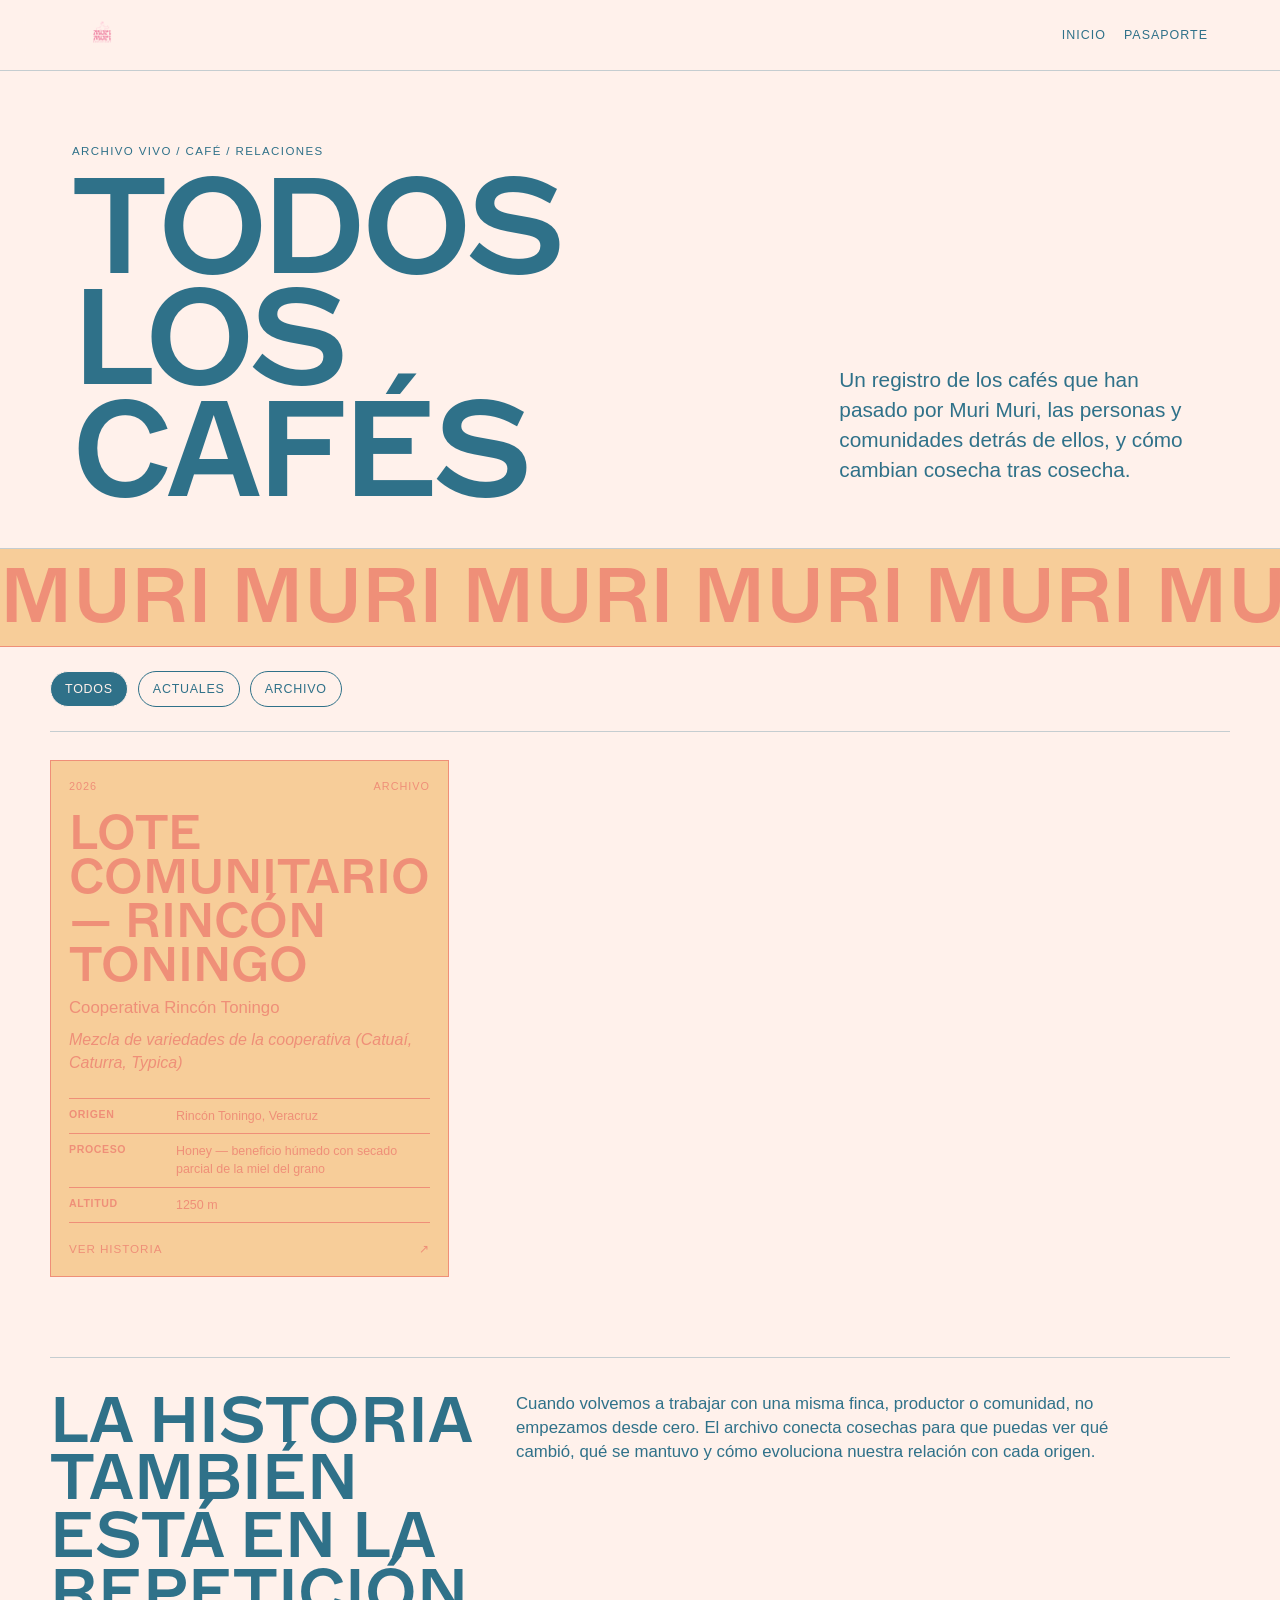
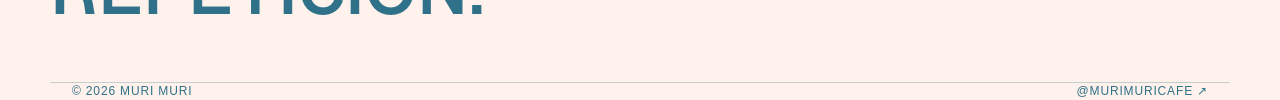
==== archive/index.html @ 6a2a59cd "Add coffee archive and history page" ====
<!DOCTYPE html>
<html lang="es">
<head>
  <meta charset="utf-8" />
  <meta name="viewport" content="width=device-width,initial-scale=1" />
  <title>Archivo de cafés — Muri Muri</title>
  <meta name="description" content="Archivo de los cafés que han pasado por Muri Muri: origen, productores, comunidades, procesos y cosechas." />
  <link rel="icon" href="../assets/logo.png" type="image/png" />
  <style>
    @font-face{font-family:'Marfa';src:url('../assets/fonts/ABCMARFA-SEMIBOLD-TRIAL.otf') format('opentype');font-weight:700;font-display:swap}
    @font-face{font-family:'MuriSans';src:url('../assets/fonts/Regular.ttf') format('truetype');font-weight:400;font-display:swap}
    :root{--bg:#fff1eb;--ink:#2f7189;--peach:#f7cd99;--coral:#ef8f78;--mint:#cfe8c9;--green:#72ad67;--rose:#f6d1dc;--pink:#e8799f;--rule:rgba(47,113,137,.28);--max:1180px}
    *{box-sizing:border-box}html{scroll-behavior:smooth}body{margin:0;background:var(--bg);color:var(--ink);font-family:'MuriSans',Arial,sans-serif;line-height:1.45}a{color:inherit;text-decoration:none}.wrap{max-width:var(--max);margin:auto;padding:0 22px}
    header{position:sticky;top:0;z-index:20;background:rgba(255,241,235,.9);backdrop-filter:blur(12px);border-bottom:1px solid var(--rule)}.bar{height:70px;display:flex;align-items:center;justify-content:space-between;gap:20px}.brand img{height:34px}.nav{display:flex;gap:18px;font-size:.78rem;text-transform:uppercase;letter-spacing:.08em}
    .hero{padding:72px 0 42px;border-bottom:1px solid var(--rule)}.eyebrow{font-size:.72rem;text-transform:uppercase;letter-spacing:.12em;margin:0 0 12px}.hero h1{font-family:'Marfa',sans-serif;text-transform:uppercase;font-size:clamp(3rem,11vw,8.5rem);line-height:.82;margin:0;letter-spacing:-.035em}.hero-grid{display:grid;grid-template-columns:2fr 1fr;gap:30px;align-items:end}.hero-note{font-size:clamp(1rem,2vw,1.3rem);max-width:420px}
    .muri-band{overflow:hidden;background:var(--peach);color:var(--coral);border-bottom:1px solid var(--coral)}.muri-track{font-family:'Marfa',sans-serif;font-size:clamp(2.2rem,6vw,5rem);white-space:nowrap;line-height:1;padding:10px 0;animation:drift 24s linear infinite}@keyframes drift{to{transform:translateX(-35%)}}
    .toolbar{padding:24px 0;border-bottom:1px solid var(--rule);display:flex;gap:10px;flex-wrap:wrap}.filter{border:1px solid currentColor;background:transparent;color:inherit;border-radius:999px;padding:8px 14px;font:inherit;font-size:.78rem;text-transform:uppercase;letter-spacing:.06em;cursor:pointer}.filter.active{background:var(--ink);color:var(--bg)}
    .archive{padding:28px 0 80px}.grid{display:grid;grid-template-columns:repeat(3,1fr);gap:14px}.card{min-height:430px;border:1px solid currentColor;padding:18px;display:flex;flex-direction:column;justify-content:space-between;transition:transform .25s ease,box-shadow .25s ease}.card:hover{transform:translateY(-5px);box-shadow:0 12px 30px rgba(0,0,0,.08)}.card:nth-child(4n+1){background:var(--peach);color:var(--coral)}.card:nth-child(4n+2){background:var(--mint);color:var(--green)}.card:nth-child(4n+3){background:var(--rose);color:var(--pink)}.card:nth-child(4n){background:var(--bg);color:var(--ink)}
    .meta{font-size:.68rem;text-transform:uppercase;letter-spacing:.09em;display:flex;justify-content:space-between;gap:12px}.card h2{font-family:'Marfa',sans-serif;text-transform:uppercase;font-size:clamp(1.7rem,4vw,3rem);line-height:.92;margin:16px 0 8px}.producer{font-size:1.05rem;margin:0}.variety{font-style:italic;margin:8px 0 0}.facts{border-top:1px solid currentColor;margin-top:24px}.fact{display:grid;grid-template-columns:95px 1fr;gap:12px;padding:8px 0;border-bottom:1px solid currentColor;font-size:.78rem}.fact b{text-transform:uppercase;letter-spacing:.06em;font-size:.66rem}.cta{margin-top:18px;display:flex;justify-content:space-between;text-transform:uppercase;font-size:.73rem;letter-spacing:.08em}
    .empty{padding:60px 0;text-align:center}.history-note{padding:34px 0 60px;border-top:1px solid var(--rule);display:grid;grid-template-columns:1fr 2fr;gap:30px}.history-note h2{font-family:'Marfa',sans-serif;text-transform:uppercase;font-size:clamp(2rem,5vw,4rem);margin:0;line-height:.9}.history-note p{max-width:650px;margin:0;font-size:1.05rem}
    footer{border-top:1px solid var(--rule);padding:28px 0 44px;font-size:.75rem;text-transform:uppercase;letter-spacing:.07em;display:flex;justify-content:space-between;gap:18px;flex-wrap:wrap}
    @media(max-width:850px){.grid{grid-template-columns:1fr 1fr}.hero-grid,.history-note{grid-template-columns:1fr}.hero-note{max-width:none}}
    @media(max-width:560px){.grid{grid-template-columns:1fr}.card{min-height:370px}.nav a:nth-child(2){display:none}.hero{padding-top:46px}}
    @media(prefers-reduced-motion:reduce){html{scroll-behavior:auto}.muri-track{animation:none}.card{transition:none}}
  </style>
</head>
<body>
<header><div class="wrap bar"><a class="brand" href="../index.html"><img src="../assets/logo.png" alt="Muri Muri" /></a><nav class="nav"><a href="../index.html">Inicio</a><a href="../passport/">Pasaporte</a></nav></div></header>
<main>
  <section class="hero"><div class="wrap hero-grid"><div><p class="eyebrow">Archivo vivo / café / relaciones</p><h1>Todos los cafés</h1></div><p class="hero-note">Un registro de los cafés que han pasado por Muri Muri, las personas y comunidades detrás de ellos, y cómo cambian cosecha tras cosecha.</p></div></section>
  <div class="muri-band" aria-hidden="true"><div class="muri-track">MURI MURI MURI MURI MURI MURI MURI MURI MURI MURI</div></div>
  <div class="wrap toolbar" id="filters"><button class="filter active" data-filter="all">Todos</button><button class="filter" data-filter="current">Actuales</button><button class="filter" data-filter="past">Archivo</button></div>
  <section class="wrap archive"><div id="grid" class="grid"></div><div id="empty" class="empty" hidden>No hay cafés en esta vista.</div></section>
  <section class="wrap history-note"><h2>La historia también está en la repetición.</h2><p>Cuando volvemos a trabajar con una misma finca, productor o comunidad, no empezamos desde cero. El archivo conecta cosechas para que puedas ver qué cambió, qué se mantuvo y cómo evoluciona nuestra relación con cada origen.</p></section>
</main>
<footer class="wrap"><span>© <span id="year"></span> Muri Muri</span><a href="https://instagram.com/murimuricafe" target="_blank" rel="noopener">@murimuricafe ↗</a></footer>
<script>
const grid=document.getElementById('grid');const empty=document.getElementById('empty');document.getElementById('year').textContent=new Date().getFullYear();
const esc=s=>{const d=document.createElement('div');d.textContent=s==null?'':String(s);return d.innerHTML};
let coffees=[];
function card(c){const origin=c.origin||{},why=c.why||{},producer=c.producer||{};const current=c.status==='current';return `<a class="card" data-status="${current?'current':'past'}" href="../passport/?coffee=${encodeURIComponent(c.slug)}"><div><div class="meta"><span>${esc(c.harvestYear||'')}</span><span>${current?'En barra':'Archivo'}</span></div><h2>${esc(c.name)}</h2><p class="producer">${esc(producer.name||'')}</p>${why.variety?`<p class="variety">${esc(why.variety)}</p>`:''}</div><div><div class="facts">${origin.region?`<div class="fact"><b>Origen</b><span>${esc(origin.region)}</span></div>`:''}${why.process?`<div class="fact"><b>Proceso</b><span>${esc(why.process)}</span></div>`:''}${why.altitudeMeters?`<div class="fact"><b>Altitud</b><span>${esc(why.altitudeMeters)} m</span></div>`:''}</div><div class="cta"><span>Ver historia</span><span>↗</span></div></div></a>`}
function render(filter='all'){const list=coffees.filter(c=>filter==='all'||(filter==='current'?c.status==='current':c.status!=='current'));grid.innerHTML=list.map(card).join('');empty.hidden=!!list.length}
document.getElementById('filters').addEventListener('click',e=>{const b=e.target.closest('[data-filter]');if(!b)return;document.querySelectorAll('.filter').forEach(x=>x.classList.toggle('active',x===b));render(b.dataset.filter)});
fetch('../passport/coffees.json').then(r=>r.json()).then(data=>{coffees=Object.entries(data.coffees||{}).map(([slug,c])=>({...c,slug})).sort((a,b)=>(b.harvestYear||0)-(a.harvestYear||0));render()}).catch(()=>{empty.hidden=false;empty.textContent='No pudimos cargar el archivo.'});
</script>
</body>
</html>
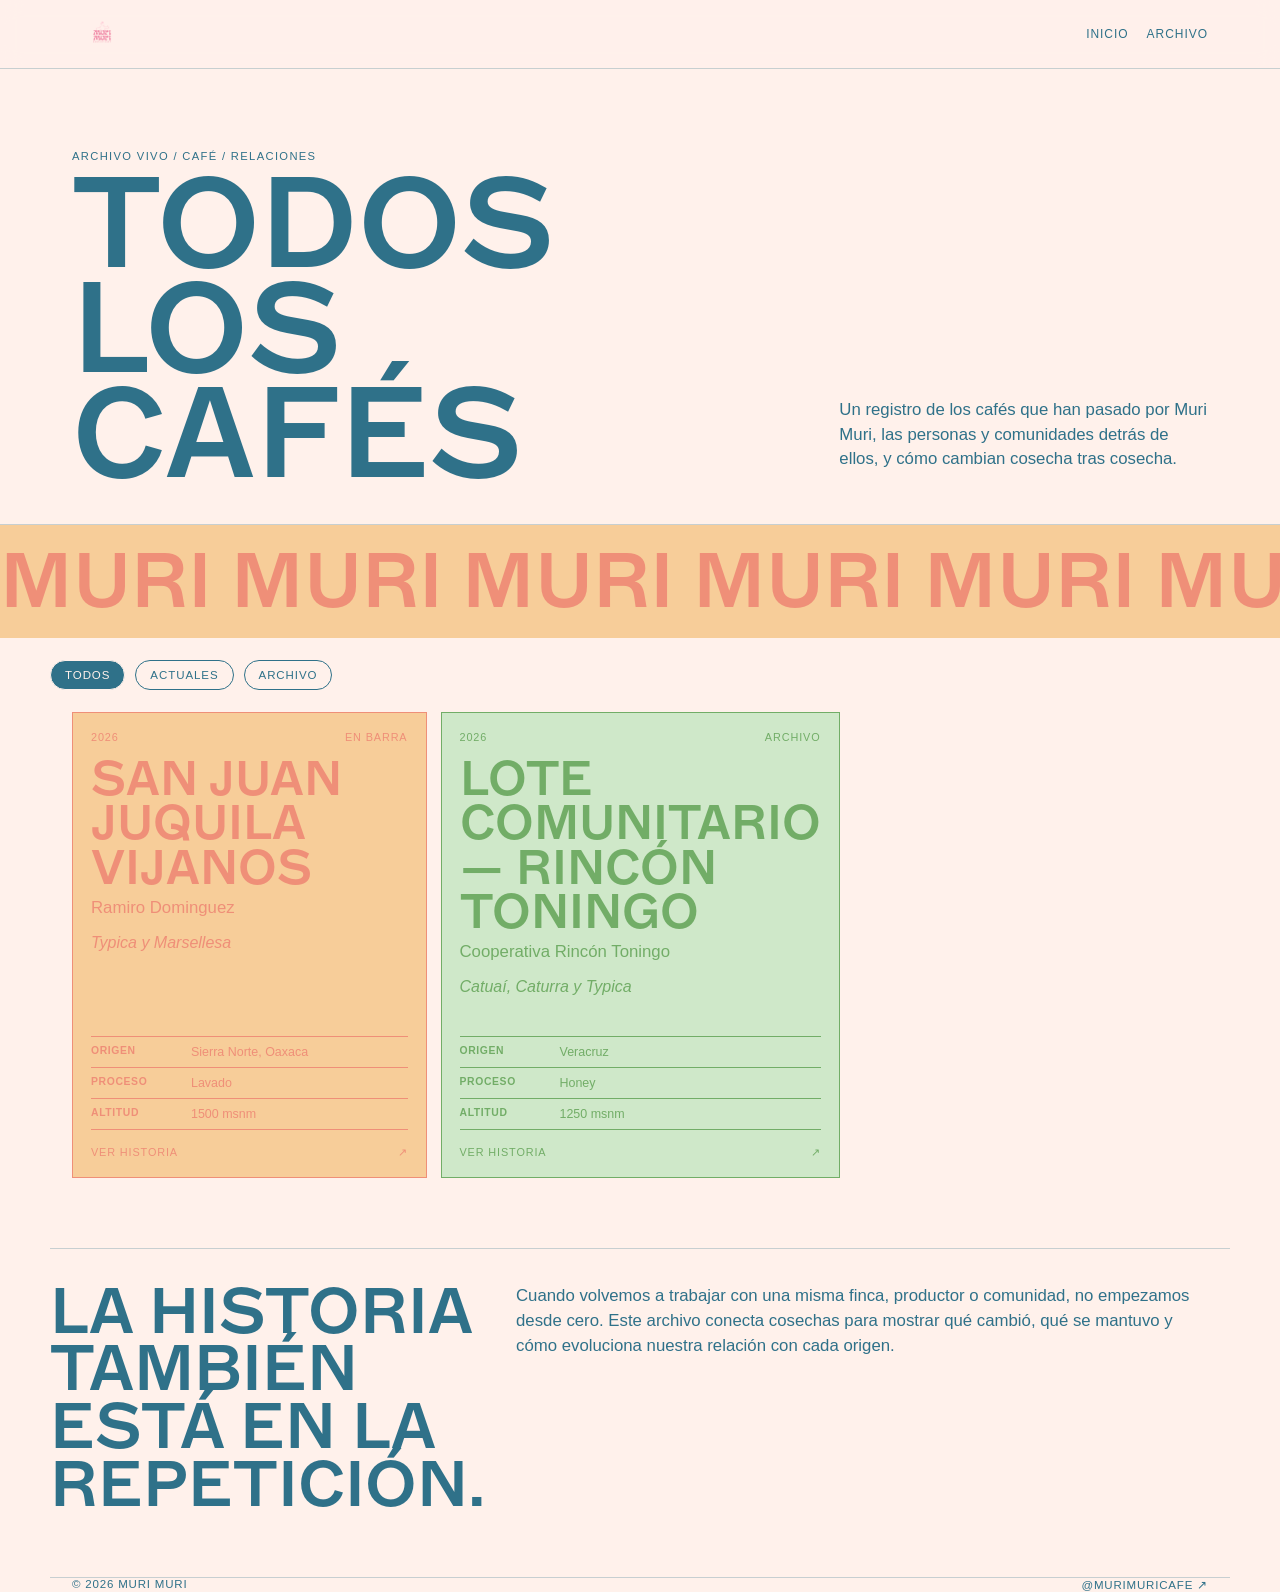
==== commit 9a1dafab: "Wire archive to coffee history data" ====
--- a/archive/index.html
+++ b/archive/index.html
@@ -1,47 +1 @@
-<!DOCTYPE html>
-<html lang="es">
-<head>
-  <meta charset="utf-8" />
-  <meta name="viewport" content="width=device-width,initial-scale=1" />
-  <title>Archivo de cafés — Muri Muri</title>
-  <meta name="description" content="Archivo de los cafés que han pasado por Muri Muri: origen, productores, comunidades, procesos y cosechas." />
-  <link rel="icon" href="../assets/logo.png" type="image/png" />
-  <style>
-    @font-face{font-family:'Marfa';src:url('../assets/fonts/ABCMARFA-SEMIBOLD-TRIAL.otf') format('opentype');font-weight:700;font-display:swap}
-    @font-face{font-family:'MuriSans';src:url('../assets/fonts/Regular.ttf') format('truetype');font-weight:400;font-display:swap}
-    :root{--bg:#fff1eb;--ink:#2f7189;--peach:#f7cd99;--coral:#ef8f78;--mint:#cfe8c9;--green:#72ad67;--rose:#f6d1dc;--pink:#e8799f;--rule:rgba(47,113,137,.28);--max:1180px}
-    *{box-sizing:border-box}html{scroll-behavior:smooth}body{margin:0;background:var(--bg);color:var(--ink);font-family:'MuriSans',Arial,sans-serif;line-height:1.45}a{color:inherit;text-decoration:none}.wrap{max-width:var(--max);margin:auto;padding:0 22px}
-    header{position:sticky;top:0;z-index:20;background:rgba(255,241,235,.9);backdrop-filter:blur(12px);border-bottom:1px solid var(--rule)}.bar{height:70px;display:flex;align-items:center;justify-content:space-between;gap:20px}.brand img{height:34px}.nav{display:flex;gap:18px;font-size:.78rem;text-transform:uppercase;letter-spacing:.08em}
-    .hero{padding:72px 0 42px;border-bottom:1px solid var(--rule)}.eyebrow{font-size:.72rem;text-transform:uppercase;letter-spacing:.12em;margin:0 0 12px}.hero h1{font-family:'Marfa',sans-serif;text-transform:uppercase;font-size:clamp(3rem,11vw,8.5rem);line-height:.82;margin:0;letter-spacing:-.035em}.hero-grid{display:grid;grid-template-columns:2fr 1fr;gap:30px;align-items:end}.hero-note{font-size:clamp(1rem,2vw,1.3rem);max-width:420px}
-    .muri-band{overflow:hidden;background:var(--peach);color:var(--coral);border-bottom:1px solid var(--coral)}.muri-track{font-family:'Marfa',sans-serif;font-size:clamp(2.2rem,6vw,5rem);white-space:nowrap;line-height:1;padding:10px 0;animation:drift 24s linear infinite}@keyframes drift{to{transform:translateX(-35%)}}
-    .toolbar{padding:24px 0;border-bottom:1px solid var(--rule);display:flex;gap:10px;flex-wrap:wrap}.filter{border:1px solid currentColor;background:transparent;color:inherit;border-radius:999px;padding:8px 14px;font:inherit;font-size:.78rem;text-transform:uppercase;letter-spacing:.06em;cursor:pointer}.filter.active{background:var(--ink);color:var(--bg)}
-    .archive{padding:28px 0 80px}.grid{display:grid;grid-template-columns:repeat(3,1fr);gap:14px}.card{min-height:430px;border:1px solid currentColor;padding:18px;display:flex;flex-direction:column;justify-content:space-between;transition:transform .25s ease,box-shadow .25s ease}.card:hover{transform:translateY(-5px);box-shadow:0 12px 30px rgba(0,0,0,.08)}.card:nth-child(4n+1){background:var(--peach);color:var(--coral)}.card:nth-child(4n+2){background:var(--mint);color:var(--green)}.card:nth-child(4n+3){background:var(--rose);color:var(--pink)}.card:nth-child(4n){background:var(--bg);color:var(--ink)}
-    .meta{font-size:.68rem;text-transform:uppercase;letter-spacing:.09em;display:flex;justify-content:space-between;gap:12px}.card h2{font-family:'Marfa',sans-serif;text-transform:uppercase;font-size:clamp(1.7rem,4vw,3rem);line-height:.92;margin:16px 0 8px}.producer{font-size:1.05rem;margin:0}.variety{font-style:italic;margin:8px 0 0}.facts{border-top:1px solid currentColor;margin-top:24px}.fact{display:grid;grid-template-columns:95px 1fr;gap:12px;padding:8px 0;border-bottom:1px solid currentColor;font-size:.78rem}.fact b{text-transform:uppercase;letter-spacing:.06em;font-size:.66rem}.cta{margin-top:18px;display:flex;justify-content:space-between;text-transform:uppercase;font-size:.73rem;letter-spacing:.08em}
-    .empty{padding:60px 0;text-align:center}.history-note{padding:34px 0 60px;border-top:1px solid var(--rule);display:grid;grid-template-columns:1fr 2fr;gap:30px}.history-note h2{font-family:'Marfa',sans-serif;text-transform:uppercase;font-size:clamp(2rem,5vw,4rem);margin:0;line-height:.9}.history-note p{max-width:650px;margin:0;font-size:1.05rem}
-    footer{border-top:1px solid var(--rule);padding:28px 0 44px;font-size:.75rem;text-transform:uppercase;letter-spacing:.07em;display:flex;justify-content:space-between;gap:18px;flex-wrap:wrap}
-    @media(max-width:850px){.grid{grid-template-columns:1fr 1fr}.hero-grid,.history-note{grid-template-columns:1fr}.hero-note{max-width:none}}
-    @media(max-width:560px){.grid{grid-template-columns:1fr}.card{min-height:370px}.nav a:nth-child(2){display:none}.hero{padding-top:46px}}
-    @media(prefers-reduced-motion:reduce){html{scroll-behavior:auto}.muri-track{animation:none}.card{transition:none}}
-  </style>
-</head>
-<body>
-<header><div class="wrap bar"><a class="brand" href="../index.html"><img src="../assets/logo.png" alt="Muri Muri" /></a><nav class="nav"><a href="../index.html">Inicio</a><a href="../passport/">Pasaporte</a></nav></div></header>
-<main>
-  <section class="hero"><div class="wrap hero-grid"><div><p class="eyebrow">Archivo vivo / café / relaciones</p><h1>Todos los cafés</h1></div><p class="hero-note">Un registro de los cafés que han pasado por Muri Muri, las personas y comunidades detrás de ellos, y cómo cambian cosecha tras cosecha.</p></div></section>
-  <div class="muri-band" aria-hidden="true"><div class="muri-track">MURI MURI MURI MURI MURI MURI MURI MURI MURI MURI</div></div>
-  <div class="wrap toolbar" id="filters"><button class="filter active" data-filter="all">Todos</button><button class="filter" data-filter="current">Actuales</button><button class="filter" data-filter="past">Archivo</button></div>
-  <section class="wrap archive"><div id="grid" class="grid"></div><div id="empty" class="empty" hidden>No hay cafés en esta vista.</div></section>
-  <section class="wrap history-note"><h2>La historia también está en la repetición.</h2><p>Cuando volvemos a trabajar con una misma finca, productor o comunidad, no empezamos desde cero. El archivo conecta cosechas para que puedas ver qué cambió, qué se mantuvo y cómo evoluciona nuestra relación con cada origen.</p></section>
-</main>
-<footer class="wrap"><span>© <span id="year"></span> Muri Muri</span><a href="https://instagram.com/murimuricafe" target="_blank" rel="noopener">@murimuricafe ↗</a></footer>
-<script>
-const grid=document.getElementById('grid');const empty=document.getElementById('empty');document.getElementById('year').textContent=new Date().getFullYear();
-const esc=s=>{const d=document.createElement('div');d.textContent=s==null?'':String(s);return d.innerHTML};
-let coffees=[];
-function card(c){const origin=c.origin||{},why=c.why||{},producer=c.producer||{};const current=c.status==='current';return `<a class="card" data-status="${current?'current':'past'}" href="../passport/?coffee=${encodeURIComponent(c.slug)}"><div><div class="meta"><span>${esc(c.harvestYear||'')}</span><span>${current?'En barra':'Archivo'}</span></div><h2>${esc(c.name)}</h2><p class="producer">${esc(producer.name||'')}</p>${why.variety?`<p class="variety">${esc(why.variety)}</p>`:''}</div><div><div class="facts">${origin.region?`<div class="fact"><b>Origen</b><span>${esc(origin.region)}</span></div>`:''}${why.process?`<div class="fact"><b>Proceso</b><span>${esc(why.process)}</span></div>`:''}${why.altitudeMeters?`<div class="fact"><b>Altitud</b><span>${esc(why.altitudeMeters)} m</span></div>`:''}</div><div class="cta"><span>Ver historia</span><span>↗</span></div></div></a>`}
-function render(filter='all'){const list=coffees.filter(c=>filter==='all'||(filter==='current'?c.status==='current':c.status!=='current'));grid.innerHTML=list.map(card).join('');empty.hidden=!!list.length}
-document.getElementById('filters').addEventListener('click',e=>{const b=e.target.closest('[data-filter]');if(!b)return;document.querySelectorAll('.filter').forEach(x=>x.classList.toggle('active',x===b));render(b.dataset.filter)});
-fetch('../passport/coffees.json').then(r=>r.json()).then(data=>{coffees=Object.entries(data.coffees||{}).map(([slug,c])=>({...c,slug})).sort((a,b)=>(b.harvestYear||0)-(a.harvestYear||0));render()}).catch(()=>{empty.hidden=false;empty.textContent='No pudimos cargar el archivo.'});
-</script>
-</body>
-</html>+<!DOCTYPE html><html lang="es"><head><meta charset="utf-8"><meta name="viewport" content="width=device-width,initial-scale=1"><title>Archivo de cafés — Muri Muri</title><link rel="icon" href="../assets/logo.png"><style>@font-face{font-family:Marfa;src:url('../assets/fonts/ABCMARFA-SEMIBOLD-TRIAL.otf')}@font-face{font-family:MuriSans;src:url('../assets/fonts/Regular.ttf')}*{box-sizing:border-box}html{scroll-behavior:smooth}body{margin:0;background:#fff1eb;color:#2f7189;font-family:MuriSans,Arial,sans-serif}a{color:inherit;text-decoration:none}.wrap{max-width:1180px;margin:auto;padding:0 22px}header{position:sticky;top:0;z-index:10;background:#fff1ebee;border-bottom:1px solid #2f718944;backdrop-filter:blur(10px)}.bar{height:68px;display:flex;align-items:center;justify-content:space-between}.bar img{height:34px}.bar nav{display:flex;gap:18px;font-size:.75rem;text-transform:uppercase;letter-spacing:.08em}.hero{padding:70px 0 36px;border-bottom:1px solid #2f718944}.hero-grid{display:grid;grid-template-columns:2fr 1fr;gap:30px;align-items:end}.eyebrow{font-size:.7rem;text-transform:uppercase;letter-spacing:.12em}.hero h1{font-family:Marfa,sans-serif;text-transform:uppercase;font-size:clamp(3rem,10vw,8rem);line-height:.82;margin:10px 0 0}.hero p:last-child{font-size:1.05rem;line-height:1.45}.band{overflow:hidden;background:#f7cd99;color:#ef8f78}.track{font-family:Marfa,sans-serif;white-space:nowrap;font-size:clamp(2.5rem,6vw,5rem);padding:9px 0;animation:drift 24s linear infinite}@keyframes drift{to{transform:translateX(-32%)}}.filters{display:flex;gap:10px;flex-wrap:wrap;padding:22px 0}.filter{border:1px solid currentColor;background:transparent;color:inherit;border-radius:999px;padding:8px 14px;font:inherit;font-size:.72rem;text-transform:uppercase;letter-spacing:.08em;cursor:pointer}.filter.active{background:#2f7189;color:#fff1eb}.grid{display:grid;grid-template-columns:repeat(3,1fr);gap:14px;padding-bottom:70px}.card{min-height:400px;border:1px solid currentColor;padding:18px;display:flex;flex-direction:column;justify-content:space-between;transition:.25s}.card:hover{transform:translateY(-5px);box-shadow:0 14px 28px #00000012}.card:nth-child(3n+1){background:#f7cd99;color:#ef8f78}.card:nth-child(3n+2){background:#cfe8c9;color:#72ad67}.card:nth-child(3n){background:#f6d1dc;color:#e8799f}.meta,.cta{display:flex;justify-content:space-between;font-size:.68rem;text-transform:uppercase;letter-spacing:.08em}.card h2{font-family:Marfa,sans-serif;text-transform:uppercase;font-size:clamp(1.8rem,4vw,3rem);line-height:.92;margin:14px 0 8px}.producer{font-size:1.05rem;margin:0}.variety{font-style:italic}.facts{border-top:1px solid currentColor;margin-top:24px}.fact{display:grid;grid-template-columns:90px 1fr;gap:10px;padding:8px 0;border-bottom:1px solid currentColor;font-size:.78rem}.fact b{text-transform:uppercase;font-size:.65rem;letter-spacing:.06em}.cta{margin-top:16px}.history{border-top:1px solid #2f718944;padding:34px 0 64px;display:grid;grid-template-columns:1fr 2fr;gap:30px}.history h2{font-family:Marfa,sans-serif;font-size:clamp(2rem,5vw,4rem);line-height:.9;text-transform:uppercase;margin:0}.history p{max-width:680px;font-size:1.05rem;line-height:1.5;margin:0}footer{border-top:1px solid #2f718944;padding:28px 0 44px;display:flex;justify-content:space-between;font-size:.72rem;text-transform:uppercase;letter-spacing:.07em}@media(max-width:850px){.grid{grid-template-columns:1fr 1fr}.hero-grid,.history{grid-template-columns:1fr}}@media(max-width:560px){.grid{grid-template-columns:1fr}.card{min-height:340px}}@media(prefers-reduced-motion:reduce){.track{animation:none}.card{transition:none}}</style></head><body><header><div class="wrap bar"><a href="../index.html"><img src="../assets/logo.png" alt="Muri Muri"></a><nav><a href="../index.html">Inicio</a><a href="../archive/">Archivo</a></nav></div></header><main><section class="hero"><div class="wrap hero-grid"><div><p class="eyebrow">Archivo vivo / café / relaciones</p><h1>Todos los cafés</h1></div><p>Un registro de los cafés que han pasado por Muri Muri, las personas y comunidades detrás de ellos, y cómo cambian cosecha tras cosecha.</p></div></section><div class="band"><div class="track">MURI MURI MURI MURI MURI MURI MURI MURI MURI MURI</div></div><div class="wrap filters" id="filters"><button class="filter active" data-filter="all">Todos</button><button class="filter" data-filter="current">Actuales</button><button class="filter" data-filter="past">Archivo</button></div><section class="wrap"><div class="grid" id="grid"></div><p id="empty" hidden>No hay cafés en esta vista.</p></section><section class="wrap history"><h2>La historia también está en la repetición.</h2><p>Cuando volvemos a trabajar con una misma finca, productor o comunidad, no empezamos desde cero. Este archivo conecta cosechas para mostrar qué cambió, qué se mantuvo y cómo evoluciona nuestra relación con cada origen.</p></section></main><footer class="wrap"><span>© <span id="year"></span> Muri Muri</span><a href="https://instagram.com/murimuricafe" target="_blank" rel="noopener">@murimuricafe ↗</a></footer><script>const g=document.getElementById('grid'),e=document.getElementById('empty');document.getElementById('year').textContent=new Date().getFullYear();const esc=s=>{const d=document.createElement('div');d.textContent=s??'';return d.innerHTML};let all=[];function card(c){return `<a class="card" href="../coffee/?coffee=${encodeURIComponent(c.slug)}"><div><div class="meta"><span>${esc(c.harvestYear)}</span><span>${c.status==='current'?'En barra':'Archivo'}</span></div><h2>${esc(c.name)}</h2><p class="producer">${esc(c.producer)}</p><p class="variety">${esc(c.variety||'')}</p></div><div><div class="facts"><div class="fact"><b>Origen</b><span>${esc(c.origin)}</span></div><div class="fact"><b>Proceso</b><span>${esc(c.process)}</span></div>${c.altitudeMeters?`<div class="fact"><b>Altitud</b><span>${esc(c.altitudeMeters)} msnm</span></div>`:''}</div><div class="cta"><span>Ver historia</span><span>↗</span></div></div></a>`}function render(f='all'){const x=all.filter(c=>f==='all'||c.status===f);g.innerHTML=x.map(card).join('');e.hidden=!!x.length}document.getElementById('filters').onclick=ev=>{const b=ev.target.closest('[data-filter]');if(!b)return;document.querySelectorAll('.filter').forEach(x=>x.classList.toggle('active',x===b));render(b.dataset.filter)};fetch('coffees.json').then(r=>r.json()).then(d=>{all=Object.entries(d.coffees||{}).map(([slug,c])=>({...c,slug})).sort((a,b)=>(b.harvestYear||0)-(a.harvestYear||0));render()}).catch(()=>{e.hidden=false;e.textContent='No pudimos cargar el archivo.'});</script></body></html>
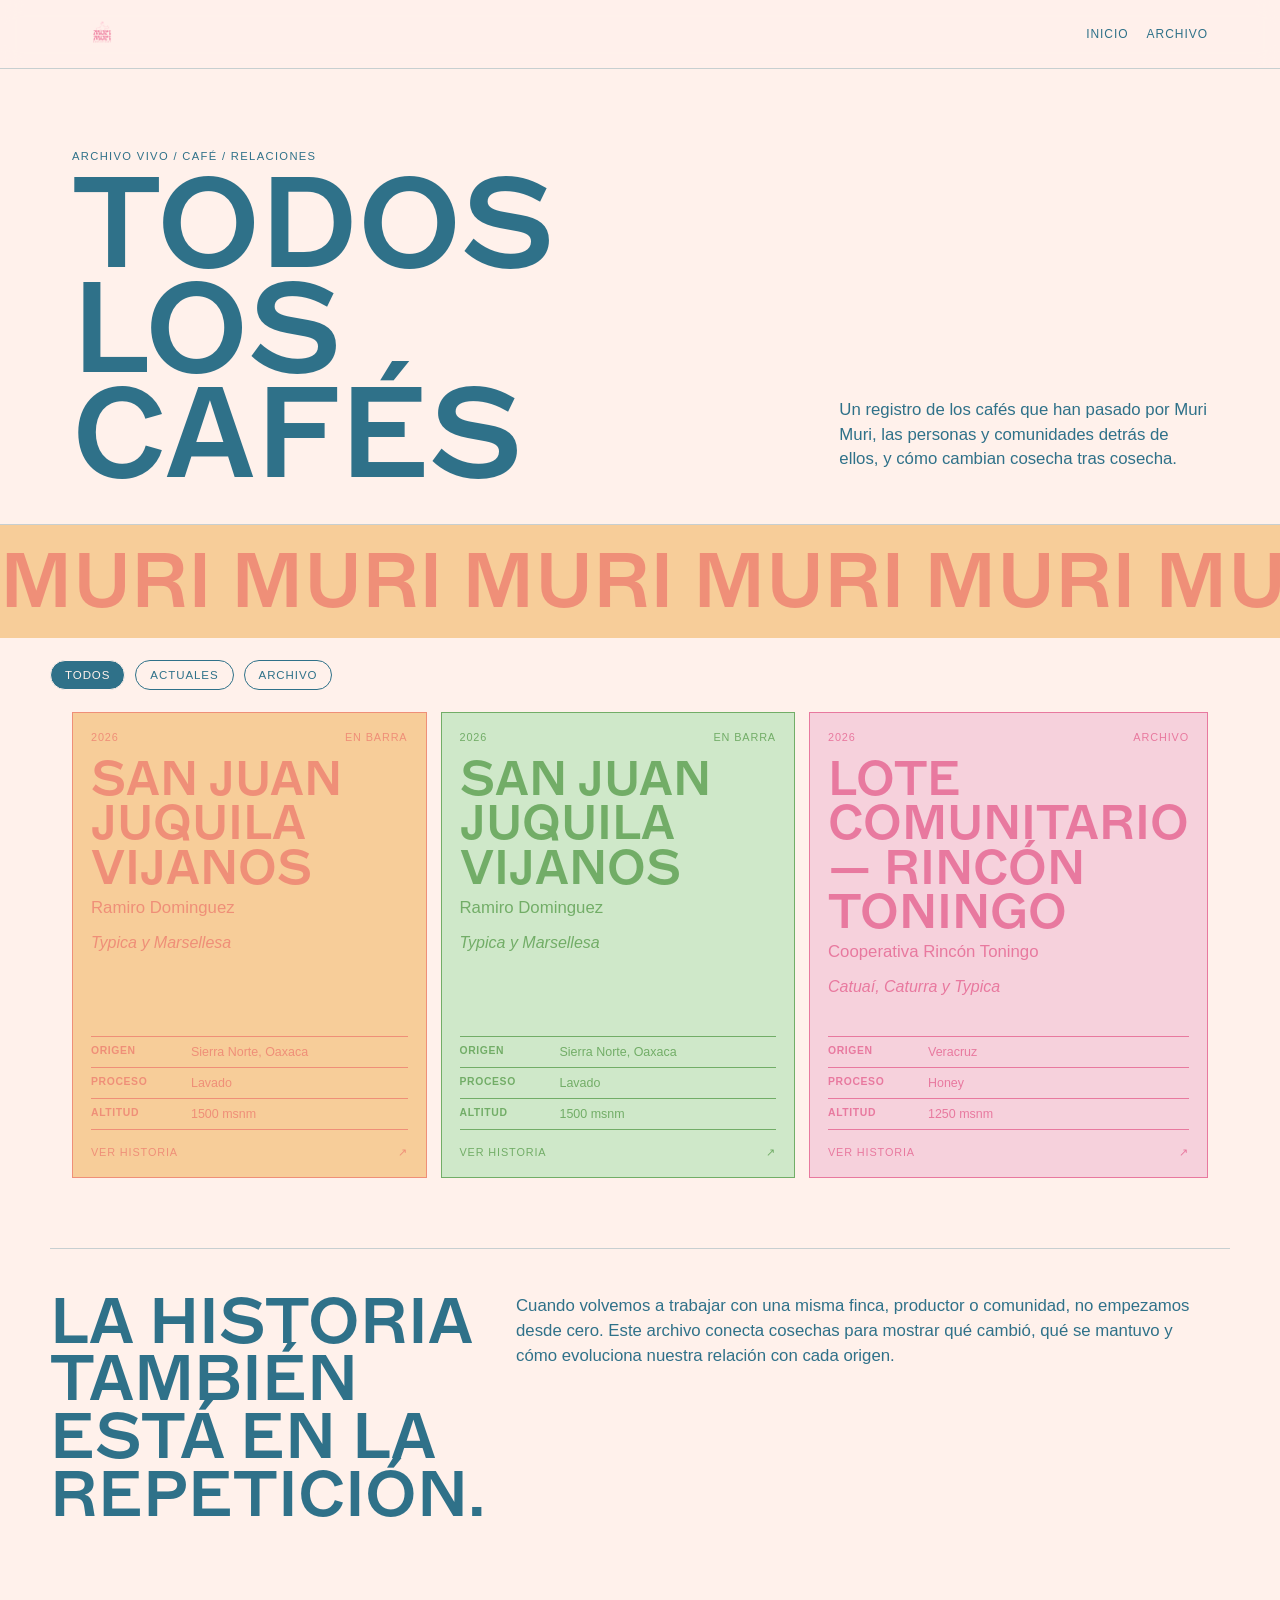
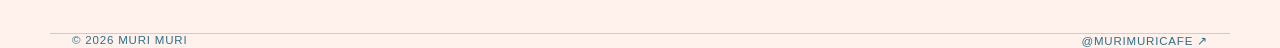
==== commit a77ee2b7: "Give archive ending more breathing room on mobile" ====
--- a/archive/index.html
+++ b/archive/index.html
@@ -1 +1 @@
-<!DOCTYPE html><html lang="es"><head><meta charset="utf-8"><meta name="viewport" content="width=device-width,initial-scale=1"><title>Archivo de cafés — Muri Muri</title><link rel="icon" href="../assets/logo.png"><style>@font-face{font-family:Marfa;src:url('../assets/fonts/ABCMARFA-SEMIBOLD-TRIAL.otf')}@font-face{font-family:MuriSans;src:url('../assets/fonts/Regular.ttf')}*{box-sizing:border-box}html{scroll-behavior:smooth}body{margin:0;background:#fff1eb;color:#2f7189;font-family:MuriSans,Arial,sans-serif}a{color:inherit;text-decoration:none}.wrap{max-width:1180px;margin:auto;padding:0 22px}header{position:sticky;top:0;z-index:10;background:#fff1ebee;border-bottom:1px solid #2f718944;backdrop-filter:blur(10px)}.bar{height:68px;display:flex;align-items:center;justify-content:space-between}.bar img{height:34px}.bar nav{display:flex;gap:18px;font-size:.75rem;text-transform:uppercase;letter-spacing:.08em}.hero{padding:70px 0 36px;border-bottom:1px solid #2f718944}.hero-grid{display:grid;grid-template-columns:2fr 1fr;gap:30px;align-items:end}.eyebrow{font-size:.7rem;text-transform:uppercase;letter-spacing:.12em}.hero h1{font-family:Marfa,sans-serif;text-transform:uppercase;font-size:clamp(3rem,10vw,8rem);line-height:.82;margin:10px 0 0}.hero p:last-child{font-size:1.05rem;line-height:1.45}.band{overflow:hidden;background:#f7cd99;color:#ef8f78}.track{font-family:Marfa,sans-serif;white-space:nowrap;font-size:clamp(2.5rem,6vw,5rem);padding:9px 0;animation:drift 24s linear infinite}@keyframes drift{to{transform:translateX(-32%)}}.filters{display:flex;gap:10px;flex-wrap:wrap;padding:22px 0}.filter{border:1px solid currentColor;background:transparent;color:inherit;border-radius:999px;padding:8px 14px;font:inherit;font-size:.72rem;text-transform:uppercase;letter-spacing:.08em;cursor:pointer}.filter.active{background:#2f7189;color:#fff1eb}.grid{display:grid;grid-template-columns:repeat(3,1fr);gap:14px;padding-bottom:70px}.card{min-height:400px;border:1px solid currentColor;padding:18px;display:flex;flex-direction:column;justify-content:space-between;transition:.25s}.card:hover{transform:translateY(-5px);box-shadow:0 14px 28px #00000012}.card:nth-child(3n+1){background:#f7cd99;color:#ef8f78}.card:nth-child(3n+2){background:#cfe8c9;color:#72ad67}.card:nth-child(3n){background:#f6d1dc;color:#e8799f}.meta,.cta{display:flex;justify-content:space-between;font-size:.68rem;text-transform:uppercase;letter-spacing:.08em}.card h2{font-family:Marfa,sans-serif;text-transform:uppercase;font-size:clamp(1.8rem,4vw,3rem);line-height:.92;margin:14px 0 8px}.producer{font-size:1.05rem;margin:0}.variety{font-style:italic}.facts{border-top:1px solid currentColor;margin-top:24px}.fact{display:grid;grid-template-columns:90px 1fr;gap:10px;padding:8px 0;border-bottom:1px solid currentColor;font-size:.78rem}.fact b{text-transform:uppercase;font-size:.65rem;letter-spacing:.06em}.cta{margin-top:16px}.history{border-top:1px solid #2f718944;padding:34px 0 64px;display:grid;grid-template-columns:1fr 2fr;gap:30px}.history h2{font-family:Marfa,sans-serif;font-size:clamp(2rem,5vw,4rem);line-height:.9;text-transform:uppercase;margin:0}.history p{max-width:680px;font-size:1.05rem;line-height:1.5;margin:0}footer{border-top:1px solid #2f718944;padding:28px 0 44px;display:flex;justify-content:space-between;font-size:.72rem;text-transform:uppercase;letter-spacing:.07em}@media(max-width:850px){.grid{grid-template-columns:1fr 1fr}.hero-grid,.history{grid-template-columns:1fr}}@media(max-width:560px){.grid{grid-template-columns:1fr}.card{min-height:340px}}@media(prefers-reduced-motion:reduce){.track{animation:none}.card{transition:none}}</style></head><body><header><div class="wrap bar"><a href="../index.html"><img src="../assets/logo.png" alt="Muri Muri"></a><nav><a href="../index.html">Inicio</a><a href="../archive/">Archivo</a></nav></div></header><main><section class="hero"><div class="wrap hero-grid"><div><p class="eyebrow">Archivo vivo / café / relaciones</p><h1>Todos los cafés</h1></div><p>Un registro de los cafés que han pasado por Muri Muri, las personas y comunidades detrás de ellos, y cómo cambian cosecha tras cosecha.</p></div></section><div class="band"><div class="track">MURI MURI MURI MURI MURI MURI MURI MURI MURI MURI</div></div><div class="wrap filters" id="filters"><button class="filter active" data-filter="all">Todos</button><button class="filter" data-filter="current">Actuales</button><button class="filter" data-filter="past">Archivo</button></div><section class="wrap"><div class="grid" id="grid"></div><p id="empty" hidden>No hay cafés en esta vista.</p></section><section class="wrap history"><h2>La historia también está en la repetición.</h2><p>Cuando volvemos a trabajar con una misma finca, productor o comunidad, no empezamos desde cero. Este archivo conecta cosechas para mostrar qué cambió, qué se mantuvo y cómo evoluciona nuestra relación con cada origen.</p></section></main><footer class="wrap"><span>© <span id="year"></span> Muri Muri</span><a href="https://instagram.com/murimuricafe" target="_blank" rel="noopener">@murimuricafe ↗</a></footer><script>const g=document.getElementById('grid'),e=document.getElementById('empty');document.getElementById('year').textContent=new Date().getFullYear();const esc=s=>{const d=document.createElement('div');d.textContent=s??'';return d.innerHTML};let all=[];function card(c){return `<a class="card" href="../coffee/?coffee=${encodeURIComponent(c.slug)}"><div><div class="meta"><span>${esc(c.harvestYear)}</span><span>${c.status==='current'?'En barra':'Archivo'}</span></div><h2>${esc(c.name)}</h2><p class="producer">${esc(c.producer)}</p><p class="variety">${esc(c.variety||'')}</p></div><div><div class="facts"><div class="fact"><b>Origen</b><span>${esc(c.origin)}</span></div><div class="fact"><b>Proceso</b><span>${esc(c.process)}</span></div>${c.altitudeMeters?`<div class="fact"><b>Altitud</b><span>${esc(c.altitudeMeters)} msnm</span></div>`:''}</div><div class="cta"><span>Ver historia</span><span>↗</span></div></div></a>`}function render(f='all'){const x=all.filter(c=>f==='all'||c.status===f);g.innerHTML=x.map(card).join('');e.hidden=!!x.length}document.getElementById('filters').onclick=ev=>{const b=ev.target.closest('[data-filter]');if(!b)return;document.querySelectorAll('.filter').forEach(x=>x.classList.toggle('active',x===b));render(b.dataset.filter)};fetch('coffees.json').then(r=>r.json()).then(d=>{all=Object.entries(d.coffees||{}).map(([slug,c])=>({...c,slug})).sort((a,b)=>(b.harvestYear||0)-(a.harvestYear||0));render()}).catch(()=>{e.hidden=false;e.textContent='No pudimos cargar el archivo.'});</script></body></html>+<!DOCTYPE html><html lang="es"><head><meta charset="utf-8"><meta name="viewport" content="width=device-width,initial-scale=1"><title>Archivo de cafés — Muri Muri</title><link rel="icon" href="../assets/logo.png"><style>@font-face{font-family:Marfa;src:url('../assets/fonts/ABCMARFA-SEMIBOLD-TRIAL.otf')}@font-face{font-family:MuriSans;src:url('../assets/fonts/Regular.ttf')}*{box-sizing:border-box}html{scroll-behavior:smooth}body{margin:0;background:#fff1eb;color:#2f7189;font-family:MuriSans,Arial,sans-serif}a{color:inherit;text-decoration:none}.wrap{max-width:1180px;margin:auto;padding:0 22px}header{position:sticky;top:0;z-index:10;background:#fff1ebee;border-bottom:1px solid #2f718944;backdrop-filter:blur(10px)}.bar{height:68px;display:flex;align-items:center;justify-content:space-between}.bar img{height:34px}.bar nav{display:flex;gap:18px;font-size:.75rem;text-transform:uppercase;letter-spacing:.08em}.hero{padding:70px 0 36px;border-bottom:1px solid #2f718944}.hero-grid{display:grid;grid-template-columns:2fr 1fr;gap:30px;align-items:end}.eyebrow{font-size:.7rem;text-transform:uppercase;letter-spacing:.12em}.hero h1{font-family:Marfa,sans-serif;text-transform:uppercase;font-size:clamp(3rem,10vw,8rem);line-height:.82;margin:10px 0 0}.hero p:last-child{font-size:1.05rem;line-height:1.45}.band{overflow:hidden;background:#f7cd99;color:#ef8f78}.track{font-family:Marfa,sans-serif;white-space:nowrap;font-size:clamp(2.5rem,6vw,5rem);padding:9px 0;animation:drift 24s linear infinite}@keyframes drift{to{transform:translateX(-32%)}}.filters{display:flex;gap:10px;flex-wrap:wrap;padding:22px 0}.filter{border:1px solid currentColor;background:transparent;color:inherit;border-radius:999px;padding:8px 14px;font:inherit;font-size:.72rem;text-transform:uppercase;letter-spacing:.08em;cursor:pointer}.filter.active{background:#2f7189;color:#fff1eb}.grid{display:grid;grid-template-columns:repeat(3,1fr);gap:14px;padding-bottom:70px}.card{min-height:400px;border:1px solid currentColor;padding:18px;display:flex;flex-direction:column;justify-content:space-between;transition:.25s}.card:hover{transform:translateY(-5px);box-shadow:0 14px 28px #00000012}.card:nth-child(3n+1){background:#f7cd99;color:#ef8f78}.card:nth-child(3n+2){background:#cfe8c9;color:#72ad67}.card:nth-child(3n){background:#f6d1dc;color:#e8799f}.meta,.cta{display:flex;justify-content:space-between;font-size:.68rem;text-transform:uppercase;letter-spacing:.08em}.card h2{font-family:Marfa,sans-serif;text-transform:uppercase;font-size:clamp(1.8rem,4vw,3rem);line-height:.92;margin:14px 0 8px}.producer{font-size:1.05rem;margin:0}.variety{font-style:italic}.facts{border-top:1px solid currentColor;margin-top:24px}.fact{display:grid;grid-template-columns:90px 1fr;gap:10px;padding:8px 0;border-bottom:1px solid currentColor;font-size:.78rem}.fact b{text-transform:uppercase;font-size:.65rem;letter-spacing:.06em}.cta{margin-top:16px}.history{border-top:1px solid #2f718944;padding:44px 0 110px;display:grid;grid-template-columns:1fr 2fr;gap:30px}.history h2{font-family:Marfa,sans-serif;font-size:clamp(2rem,5vw,4rem);line-height:.9;text-transform:uppercase;margin:0}.history p{max-width:680px;font-size:1.05rem;line-height:1.5;margin:0}footer{border-top:1px solid #2f718944;padding:34px 0 calc(90px + env(safe-area-inset-bottom));display:flex;justify-content:space-between;font-size:.72rem;text-transform:uppercase;letter-spacing:.07em}@media(max-width:850px){.grid{grid-template-columns:1fr 1fr}.hero-grid,.history{grid-template-columns:1fr}}@media(max-width:560px){.grid{grid-template-columns:1fr}.card{min-height:340px}.history{padding-top:56px;padding-bottom:128px;gap:38px}footer{padding-top:38px;padding-bottom:calc(120px + env(safe-area-inset-bottom));gap:22px;flex-direction:column}}@media(prefers-reduced-motion:reduce){.track{animation:none}.card{transition:none}}</style></head><body><header><div class="wrap bar"><a href="../index.html"><img src="../assets/logo.png" alt="Muri Muri"></a><nav><a href="../index.html">Inicio</a><a href="../archive/">Archivo</a></nav></div></header><main><section class="hero"><div class="wrap hero-grid"><div><p class="eyebrow">Archivo vivo / café / relaciones</p><h1>Todos los cafés</h1></div><p>Un registro de los cafés que han pasado por Muri Muri, las personas y comunidades detrás de ellos, y cómo cambian cosecha tras cosecha.</p></div></section><div class="band"><div class="track">MURI MURI MURI MURI MURI MURI MURI MURI MURI MURI</div></div><div class="wrap filters" id="filters"><button class="filter active" data-filter="all">Todos</button><button class="filter" data-filter="current">Actuales</button><button class="filter" data-filter="past">Archivo</button></div><section class="wrap"><div class="grid" id="grid"></div><p id="empty" hidden>No hay cafés en esta vista.</p></section><section class="wrap history"><h2>La historia también está en la repetición.</h2><p>Cuando volvemos a trabajar con una misma finca, productor o comunidad, no empezamos desde cero. Este archivo conecta cosechas para mostrar qué cambió, qué se mantuvo y cómo evoluciona nuestra relación con cada origen.</p></section></main><footer class="wrap"><span>© <span id="year"></span> Muri Muri</span><a href="https://instagram.com/murimuricafe" target="_blank" rel="noopener">@murimuricafe ↗</a></footer><script>const g=document.getElementById('grid'),e=document.getElementById('empty');document.getElementById('year').textContent=new Date().getFullYear();const esc=s=>{const d=document.createElement('div');d.textContent=s??'';return d.innerHTML};let all=[];function card(c){return `<a class="card" href="../coffee/?coffee=${encodeURIComponent(c.slug)}"><div><div class="meta"><span>${esc(c.harvestYear)}</span><span>${c.status==='current'?'En barra':'Archivo'}</span></div><h2>${esc(c.name)}</h2><p class="producer">${esc(c.producer)}</p><p class="variety">${esc(c.variety||'')}</p></div><div><div class="facts"><div class="fact"><b>Origen</b><span>${esc(c.origin)}</span></div><div class="fact"><b>Proceso</b><span>${esc(c.process)}</span></div>${c.altitudeMeters?`<div class="fact"><b>Altitud</b><span>${esc(c.altitudeMeters)} msnm</span></div>`:''}</div><div class="cta"><span>Ver historia</span><span>↗</span></div></div></a>`}function render(f='all'){const x=all.filter(c=>f==='all'||c.status===f);g.innerHTML=x.map(card).join('');e.hidden=!!x.length}document.getElementById('filters').onclick=ev=>{const b=ev.target.closest('[data-filter]');if(!b)return;document.querySelectorAll('.filter').forEach(x=>x.classList.toggle('active',x===b));render(b.dataset.filter)};fetch('coffees.json').then(r=>r.json()).then(d=>{all=Object.entries(d.coffees||{}).map(([slug,c])=>({...c,slug})).sort((a,b)=>(b.harvestYear||0)-(a.harvestYear||0));render()}).catch(()=>{e.hidden=false;e.textContent='No pudimos cargar el archivo.'});</script></body></html>
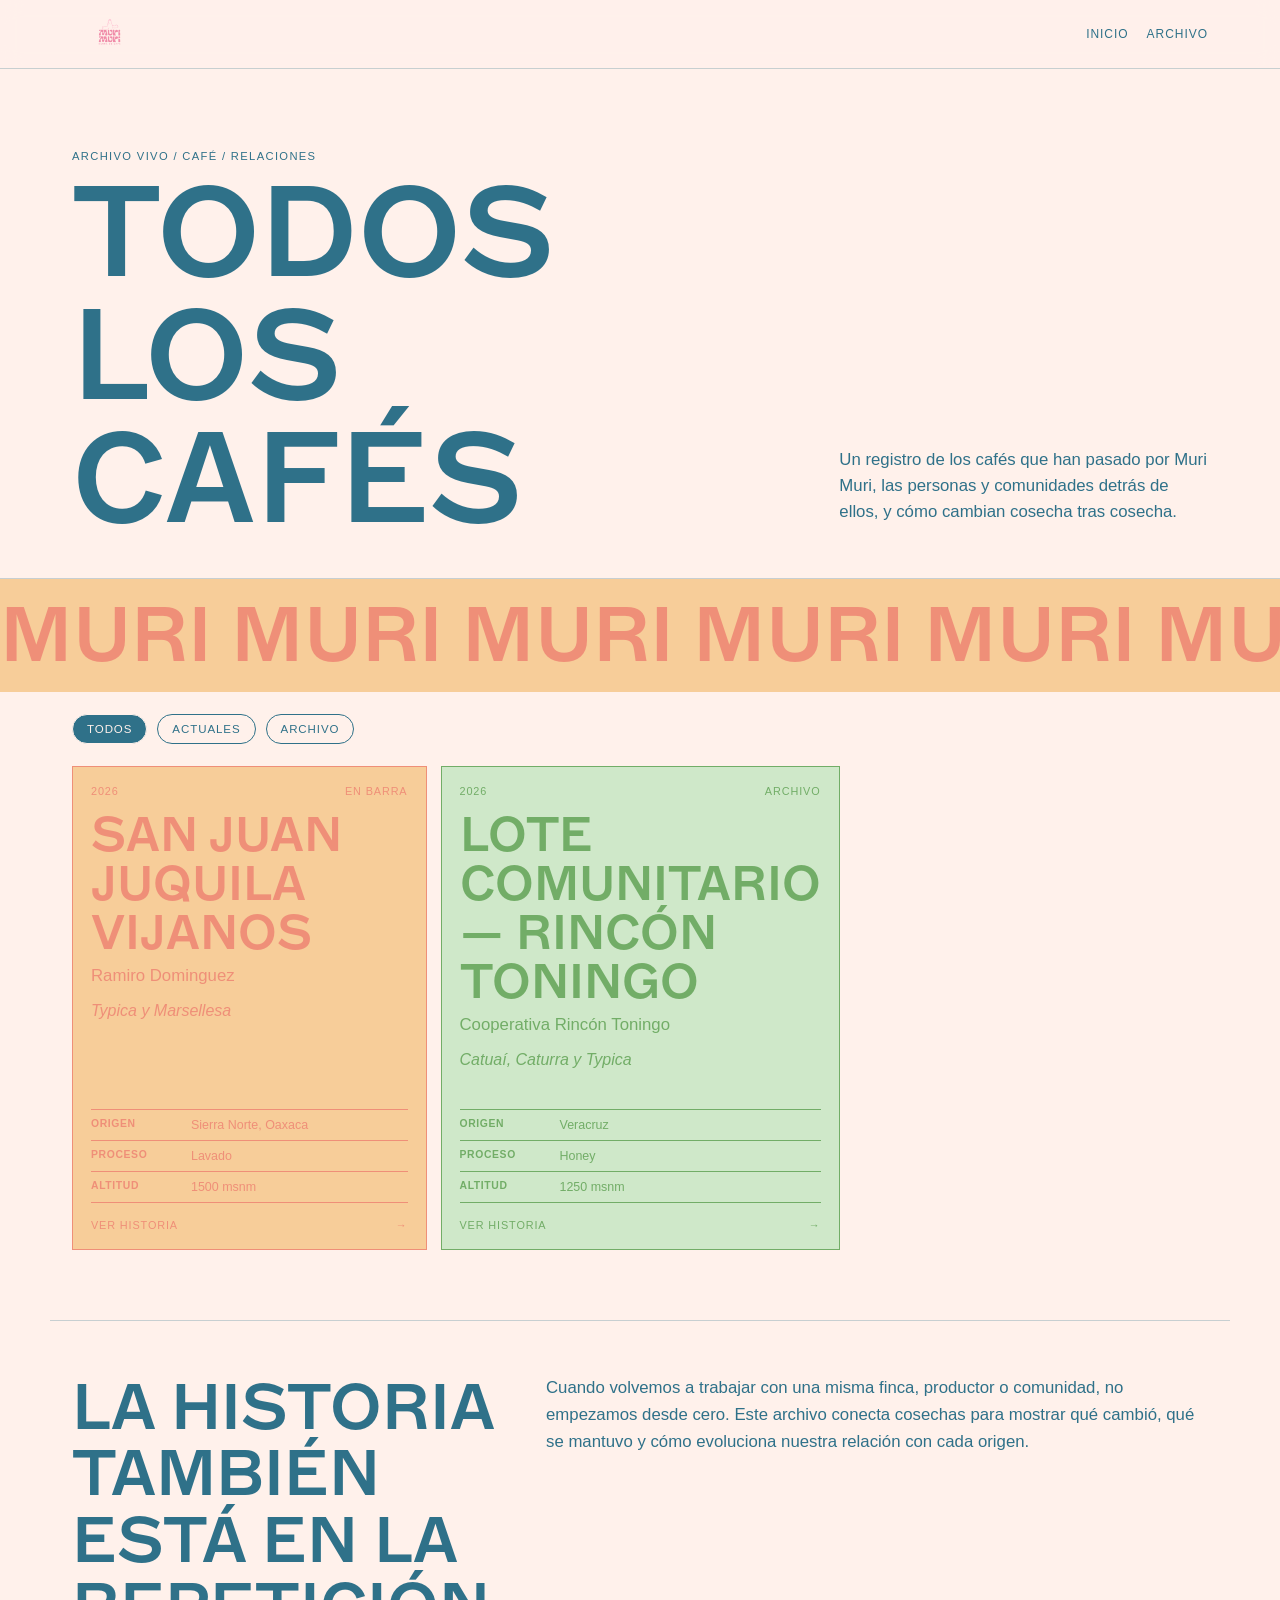
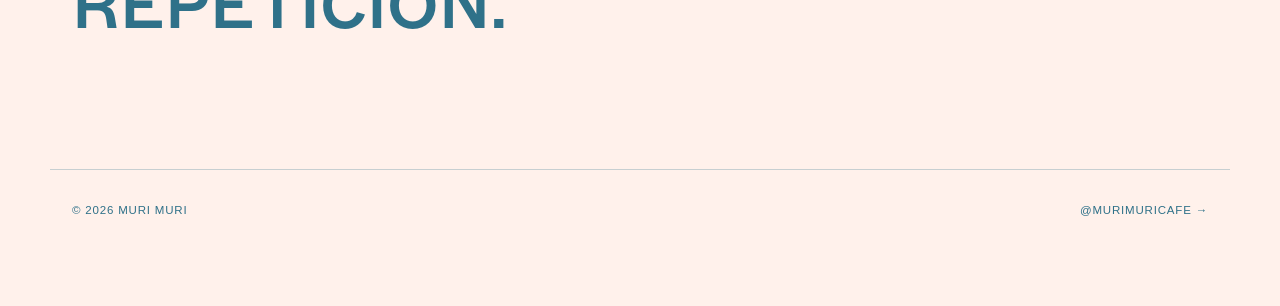
==== commit 7d8f3254: "Improve archive mobile spacing, typography and arrows" ====
--- a/archive/index.html
+++ b/archive/index.html
@@ -1 +1 @@
-<!DOCTYPE html><html lang="es"><head><meta charset="utf-8"><meta name="viewport" content="width=device-width,initial-scale=1"><title>Archivo de cafés — Muri Muri</title><link rel="icon" href="../assets/logo.png"><style>@font-face{font-family:Marfa;src:url('../assets/fonts/ABCMARFA-SEMIBOLD-TRIAL.otf')}@font-face{font-family:MuriSans;src:url('../assets/fonts/Regular.ttf')}*{box-sizing:border-box}html{scroll-behavior:smooth}body{margin:0;background:#fff1eb;color:#2f7189;font-family:MuriSans,Arial,sans-serif}a{color:inherit;text-decoration:none}.wrap{max-width:1180px;margin:auto;padding:0 22px}header{position:sticky;top:0;z-index:10;background:#fff1ebee;border-bottom:1px solid #2f718944;backdrop-filter:blur(10px)}.bar{height:68px;display:flex;align-items:center;justify-content:space-between}.bar img{height:34px}.bar nav{display:flex;gap:18px;font-size:.75rem;text-transform:uppercase;letter-spacing:.08em}.hero{padding:70px 0 36px;border-bottom:1px solid #2f718944}.hero-grid{display:grid;grid-template-columns:2fr 1fr;gap:30px;align-items:end}.eyebrow{font-size:.7rem;text-transform:uppercase;letter-spacing:.12em}.hero h1{font-family:Marfa,sans-serif;text-transform:uppercase;font-size:clamp(3rem,10vw,8rem);line-height:.82;margin:10px 0 0}.hero p:last-child{font-size:1.05rem;line-height:1.45}.band{overflow:hidden;background:#f7cd99;color:#ef8f78}.track{font-family:Marfa,sans-serif;white-space:nowrap;font-size:clamp(2.5rem,6vw,5rem);padding:9px 0;animation:drift 24s linear infinite}@keyframes drift{to{transform:translateX(-32%)}}.filters{display:flex;gap:10px;flex-wrap:wrap;padding:22px 0}.filter{border:1px solid currentColor;background:transparent;color:inherit;border-radius:999px;padding:8px 14px;font:inherit;font-size:.72rem;text-transform:uppercase;letter-spacing:.08em;cursor:pointer}.filter.active{background:#2f7189;color:#fff1eb}.grid{display:grid;grid-template-columns:repeat(3,1fr);gap:14px;padding-bottom:70px}.card{min-height:400px;border:1px solid currentColor;padding:18px;display:flex;flex-direction:column;justify-content:space-between;transition:.25s}.card:hover{transform:translateY(-5px);box-shadow:0 14px 28px #00000012}.card:nth-child(3n+1){background:#f7cd99;color:#ef8f78}.card:nth-child(3n+2){background:#cfe8c9;color:#72ad67}.card:nth-child(3n){background:#f6d1dc;color:#e8799f}.meta,.cta{display:flex;justify-content:space-between;font-size:.68rem;text-transform:uppercase;letter-spacing:.08em}.card h2{font-family:Marfa,sans-serif;text-transform:uppercase;font-size:clamp(1.8rem,4vw,3rem);line-height:.92;margin:14px 0 8px}.producer{font-size:1.05rem;margin:0}.variety{font-style:italic}.facts{border-top:1px solid currentColor;margin-top:24px}.fact{display:grid;grid-template-columns:90px 1fr;gap:10px;padding:8px 0;border-bottom:1px solid currentColor;font-size:.78rem}.fact b{text-transform:uppercase;font-size:.65rem;letter-spacing:.06em}.cta{margin-top:16px}.history{border-top:1px solid #2f718944;padding:44px 0 110px;display:grid;grid-template-columns:1fr 2fr;gap:30px}.history h2{font-family:Marfa,sans-serif;font-size:clamp(2rem,5vw,4rem);line-height:.9;text-transform:uppercase;margin:0}.history p{max-width:680px;font-size:1.05rem;line-height:1.5;margin:0}footer{border-top:1px solid #2f718944;padding:34px 0 calc(90px + env(safe-area-inset-bottom));display:flex;justify-content:space-between;font-size:.72rem;text-transform:uppercase;letter-spacing:.07em}@media(max-width:850px){.grid{grid-template-columns:1fr 1fr}.hero-grid,.history{grid-template-columns:1fr}}@media(max-width:560px){.grid{grid-template-columns:1fr}.card{min-height:340px}.history{padding-top:56px;padding-bottom:128px;gap:38px}footer{padding-top:38px;padding-bottom:calc(120px + env(safe-area-inset-bottom));gap:22px;flex-direction:column}}@media(prefers-reduced-motion:reduce){.track{animation:none}.card{transition:none}}</style></head><body><header><div class="wrap bar"><a href="../index.html"><img src="../assets/logo.png" alt="Muri Muri"></a><nav><a href="../index.html">Inicio</a><a href="../archive/">Archivo</a></nav></div></header><main><section class="hero"><div class="wrap hero-grid"><div><p class="eyebrow">Archivo vivo / café / relaciones</p><h1>Todos los cafés</h1></div><p>Un registro de los cafés que han pasado por Muri Muri, las personas y comunidades detrás de ellos, y cómo cambian cosecha tras cosecha.</p></div></section><div class="band"><div class="track">MURI MURI MURI MURI MURI MURI MURI MURI MURI MURI</div></div><div class="wrap filters" id="filters"><button class="filter active" data-filter="all">Todos</button><button class="filter" data-filter="current">Actuales</button><button class="filter" data-filter="past">Archivo</button></div><section class="wrap"><div class="grid" id="grid"></div><p id="empty" hidden>No hay cafés en esta vista.</p></section><section class="wrap history"><h2>La historia también está en la repetición.</h2><p>Cuando volvemos a trabajar con una misma finca, productor o comunidad, no empezamos desde cero. Este archivo conecta cosechas para mostrar qué cambió, qué se mantuvo y cómo evoluciona nuestra relación con cada origen.</p></section></main><footer class="wrap"><span>© <span id="year"></span> Muri Muri</span><a href="https://instagram.com/murimuricafe" target="_blank" rel="noopener">@murimuricafe ↗</a></footer><script>const g=document.getElementById('grid'),e=document.getElementById('empty');document.getElementById('year').textContent=new Date().getFullYear();const esc=s=>{const d=document.createElement('div');d.textContent=s??'';return d.innerHTML};let all=[];function card(c){return `<a class="card" href="../coffee/?coffee=${encodeURIComponent(c.slug)}"><div><div class="meta"><span>${esc(c.harvestYear)}</span><span>${c.status==='current'?'En barra':'Archivo'}</span></div><h2>${esc(c.name)}</h2><p class="producer">${esc(c.producer)}</p><p class="variety">${esc(c.variety||'')}</p></div><div><div class="facts"><div class="fact"><b>Origen</b><span>${esc(c.origin)}</span></div><div class="fact"><b>Proceso</b><span>${esc(c.process)}</span></div>${c.altitudeMeters?`<div class="fact"><b>Altitud</b><span>${esc(c.altitudeMeters)} msnm</span></div>`:''}</div><div class="cta"><span>Ver historia</span><span>↗</span></div></div></a>`}function render(f='all'){const x=all.filter(c=>f==='all'||c.status===f);g.innerHTML=x.map(card).join('');e.hidden=!!x.length}document.getElementById('filters').onclick=ev=>{const b=ev.target.closest('[data-filter]');if(!b)return;document.querySelectorAll('.filter').forEach(x=>x.classList.toggle('active',x===b));render(b.dataset.filter)};fetch('coffees.json').then(r=>r.json()).then(d=>{all=Object.entries(d.coffees||{}).map(([slug,c])=>({...c,slug})).sort((a,b)=>(b.harvestYear||0)-(a.harvestYear||0));render()}).catch(()=>{e.hidden=false;e.textContent='No pudimos cargar el archivo.'});</script></body></html>+<!DOCTYPE html><html lang="es"><head><meta charset="utf-8"><meta name="viewport" content="width=device-width,initial-scale=1"><title>Archivo de cafés — Muri Muri</title><link rel="icon" href="../assets/logo.png"><style>@font-face{font-family:Marfa;src:url('../assets/fonts/ABCMARFA-SEMIBOLD-TRIAL.otf')}@font-face{font-family:MuriSans;src:url('../assets/fonts/Regular.ttf')}*{box-sizing:border-box}html{scroll-behavior:smooth}body{margin:0;background:#fff1eb;color:#2f7189;font-family:MuriSans,Arial,sans-serif}a{color:inherit;text-decoration:none}.wrap{max-width:1180px;margin:auto;padding-left:22px;padding-right:22px}header{position:sticky;top:0;z-index:10;background:#fff1ebee;border-bottom:1px solid #2f718944;backdrop-filter:blur(10px)}.bar{height:68px;display:flex;align-items:center;justify-content:space-between}.bar img{height:42px}.bar nav{display:flex;gap:18px;font-size:.75rem;text-transform:uppercase;letter-spacing:.08em}.hero{padding-top:70px;padding-bottom:36px;border-bottom:1px solid #2f718944}.hero-grid{display:grid;grid-template-columns:2fr 1fr;gap:30px;align-items:end}.eyebrow{font-size:.7rem;text-transform:uppercase;letter-spacing:.12em}.hero h1{font-family:Marfa,sans-serif;text-transform:uppercase;font-size:clamp(3rem,10vw,8rem);line-height:.96;margin:10px 0 0}.hero p:last-child{font-size:1.05rem;line-height:1.55}.band{overflow:hidden;background:#f7cd99;color:#ef8f78}.track{font-family:Marfa,sans-serif;white-space:nowrap;font-size:clamp(2.5rem,6vw,5rem);padding:9px 0;animation:drift 24s linear infinite}@keyframes drift{to{transform:translateX(-32%)}}.filters{display:flex;gap:10px;flex-wrap:wrap;padding-top:22px;padding-bottom:22px}.filter{border:1px solid currentColor;background:transparent;color:inherit;border-radius:999px;padding:8px 14px;font:inherit;font-size:.72rem;text-transform:uppercase;letter-spacing:.08em;cursor:pointer}.filter.active{background:#2f7189;color:#fff1eb}.grid{display:grid;grid-template-columns:repeat(3,1fr);gap:14px;padding-bottom:70px}.card{min-height:400px;border:1px solid currentColor;padding:18px;display:flex;flex-direction:column;justify-content:space-between;transition:.25s}.card:hover{transform:translateY(-5px);box-shadow:0 14px 28px #00000012}.card:nth-child(3n+1){background:#f7cd99;color:#ef8f78}.card:nth-child(3n+2){background:#cfe8c9;color:#72ad67}.card:nth-child(3n){background:#f6d1dc;color:#e8799f}.meta,.cta{display:flex;justify-content:space-between;font-size:.68rem;text-transform:uppercase;letter-spacing:.08em}.card h2{font-family:Marfa,sans-serif;text-transform:uppercase;font-size:clamp(1.8rem,4vw,3rem);line-height:1.02;margin:14px 0 8px}.producer{font-size:1.05rem;margin:0}.variety{font-style:italic}.facts{border-top:1px solid currentColor;margin-top:24px}.fact{display:grid;grid-template-columns:90px 1fr;gap:10px;padding:8px 0;border-bottom:1px solid currentColor;font-size:.78rem}.fact b{text-transform:uppercase;font-size:.65rem;letter-spacing:.06em}.cta{margin-top:16px}.history{border-top:1px solid #2f718944;padding-top:54px;padding-bottom:128px;display:grid;grid-template-columns:1fr 2fr;gap:38px}.history h2{font-family:Marfa,sans-serif;font-size:clamp(2rem,5vw,4rem);line-height:1.04;text-transform:uppercase;margin:0;max-width:520px}.history p{max-width:680px;font-size:1.05rem;line-height:1.6;margin:0}footer{border-top:1px solid #2f718944;padding-top:34px;padding-bottom:calc(90px + env(safe-area-inset-bottom));display:flex;justify-content:space-between;font-size:.72rem;text-transform:uppercase;letter-spacing:.07em}@media(max-width:850px){.grid{grid-template-columns:1fr 1fr}.hero-grid,.history{grid-template-columns:1fr}}@media(max-width:560px){.wrap{padding-left:26px;padding-right:26px}.bar img{height:40px}.grid{grid-template-columns:1fr}.card{min-height:340px}.hero{padding-top:52px}.hero h1{font-size:clamp(3rem,13vw,4.6rem);line-height:1}.history{padding-top:62px;padding-bottom:138px;gap:42px}.history h2{font-size:clamp(2.25rem,10vw,3.25rem);line-height:1.08}.history p{font-size:1rem;line-height:1.62}footer{padding-top:38px;padding-bottom:calc(120px + env(safe-area-inset-bottom));gap:22px;flex-direction:column}}@media(prefers-reduced-motion:reduce){.track{animation:none}.card{transition:none}}</style></head><body><header><div class="wrap bar"><a href="../index.html"><img src="../assets/logo.png" alt="Muri Muri"></a><nav><a href="../index.html">Inicio</a><a href="../archive/">Archivo</a></nav></div></header><main><section class="hero"><div class="wrap hero-grid"><div><p class="eyebrow">Archivo vivo / café / relaciones</p><h1>Todos los cafés</h1></div><p>Un registro de los cafés que han pasado por Muri Muri, las personas y comunidades detrás de ellos, y cómo cambian cosecha tras cosecha.</p></div></section><div class="band"><div class="track">MURI MURI MURI MURI MURI MURI MURI MURI MURI MURI</div></div><div class="wrap filters" id="filters"><button class="filter active" data-filter="all">Todos</button><button class="filter" data-filter="current">Actuales</button><button class="filter" data-filter="past">Archivo</button></div><section class="wrap"><div class="grid" id="grid"></div><p id="empty" hidden>No hay cafés en esta vista.</p></section><section class="wrap history"><h2>La historia también está en la repetición.</h2><p>Cuando volvemos a trabajar con una misma finca, productor o comunidad, no empezamos desde cero. Este archivo conecta cosechas para mostrar qué cambió, qué se mantuvo y cómo evoluciona nuestra relación con cada origen.</p></section></main><footer class="wrap"><span>© <span id="year"></span> Muri Muri</span><a href="https://instagram.com/murimuricafe" target="_blank" rel="noopener">@murimuricafe →</a></footer><script>const g=document.getElementById('grid'),e=document.getElementById('empty');document.getElementById('year').textContent=new Date().getFullYear();const esc=s=>{const d=document.createElement('div');d.textContent=s??'';return d.innerHTML};let all=[];function card(c){return `<a class="card" href="../coffee/?coffee=${encodeURIComponent(c.slug)}"><div><div class="meta"><span>${esc(c.harvestYear)}</span><span>${c.status==='current'?'En barra':'Archivo'}</span></div><h2>${esc(c.name)}</h2><p class="producer">${esc(c.producer)}</p><p class="variety">${esc(c.variety||'')}</p></div><div><div class="facts"><div class="fact"><b>Origen</b><span>${esc(c.origin)}</span></div><div class="fact"><b>Proceso</b><span>${esc(c.process)}</span></div>${c.altitudeMeters?`<div class="fact"><b>Altitud</b><span>${esc(c.altitudeMeters)} msnm</span></div>`:''}</div><div class="cta"><span>Ver historia</span><span>→</span></div></div></a>`}function render(f='all'){const x=all.filter(c=>f==='all'||c.status===f);g.innerHTML=x.map(card).join('');e.hidden=!!x.length}document.getElementById('filters').onclick=ev=>{const b=ev.target.closest('[data-filter]');if(!b)return;document.querySelectorAll('.filter').forEach(x=>x.classList.toggle('active',x===b));render(b.dataset.filter)};fetch('coffees.json').then(r=>r.json()).then(d=>{all=Object.entries(d.coffees||{}).map(([slug,c])=>({...c,slug})).sort((a,b)=>(b.harvestYear||0)-(a.harvestYear||0));render()}).catch(()=>{e.hidden=false;e.textContent='No pudimos cargar el archivo.'});</script></body></html>
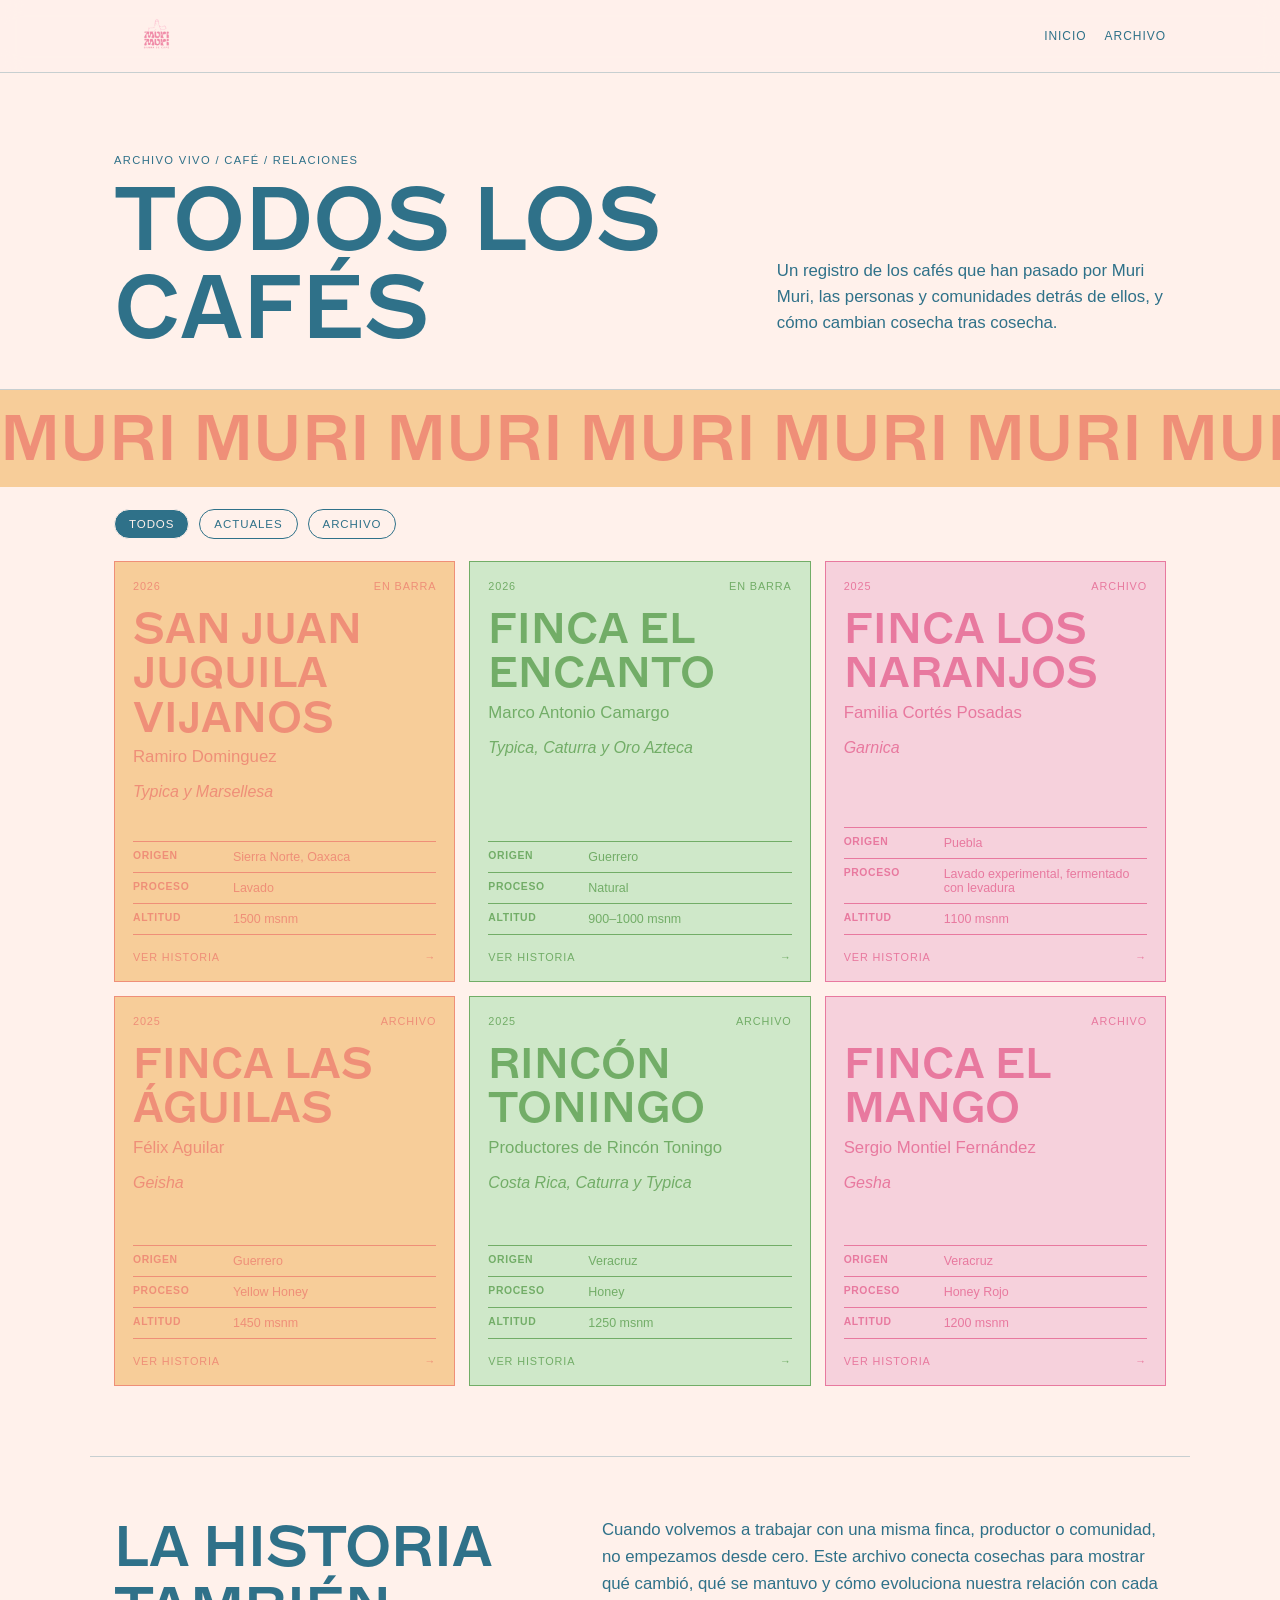
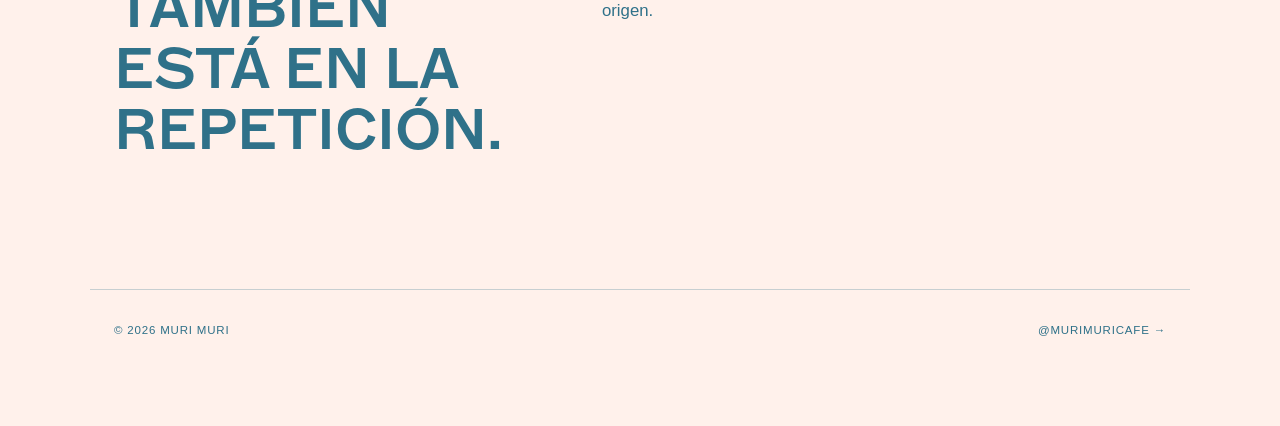
==== commit 23a7b6da: "Animate archive titles and refine header motion" ====
--- a/archive/index.html
+++ b/archive/index.html
@@ -1 +1 @@
-<!DOCTYPE html><html lang="es"><head><meta charset="utf-8"><meta name="viewport" content="width=device-width,initial-scale=1"><title>Archivo de cafés — Muri Muri</title><link rel="icon" href="../assets/logo.png"><style>@font-face{font-family:Marfa;src:url('../assets/fonts/ABCMARFA-SEMIBOLD-TRIAL.otf')}@font-face{font-family:MuriSans;src:url('../assets/fonts/Regular.ttf')}*{box-sizing:border-box}html{scroll-behavior:smooth}body{margin:0;background:#fff1eb;color:#2f7189;font-family:MuriSans,Arial,sans-serif}a{color:inherit;text-decoration:none}.wrap{max-width:1180px;margin:auto;padding-left:22px;padding-right:22px}header{position:sticky;top:0;z-index:10;background:#fff1ebee;border-bottom:1px solid #2f718944;backdrop-filter:blur(10px)}.bar{height:68px;display:flex;align-items:center;justify-content:space-between}.bar img{height:42px}.bar nav{display:flex;gap:18px;font-size:.75rem;text-transform:uppercase;letter-spacing:.08em}.hero{padding-top:70px;padding-bottom:36px;border-bottom:1px solid #2f718944}.hero-grid{display:grid;grid-template-columns:2fr 1fr;gap:30px;align-items:end}.eyebrow{font-size:.7rem;text-transform:uppercase;letter-spacing:.12em}.hero h1{font-family:Marfa,sans-serif;text-transform:uppercase;font-size:clamp(3rem,10vw,8rem);line-height:.96;margin:10px 0 0}.hero p:last-child{font-size:1.05rem;line-height:1.55}.band{overflow:hidden;background:#f7cd99;color:#ef8f78}.track{font-family:Marfa,sans-serif;white-space:nowrap;font-size:clamp(2.5rem,6vw,5rem);padding:9px 0;animation:drift 24s linear infinite}@keyframes drift{to{transform:translateX(-32%)}}.filters{display:flex;gap:10px;flex-wrap:wrap;padding-top:22px;padding-bottom:22px}.filter{border:1px solid currentColor;background:transparent;color:inherit;border-radius:999px;padding:8px 14px;font:inherit;font-size:.72rem;text-transform:uppercase;letter-spacing:.08em;cursor:pointer}.filter.active{background:#2f7189;color:#fff1eb}.grid{display:grid;grid-template-columns:repeat(3,1fr);gap:14px;padding-bottom:70px}.card{min-height:400px;border:1px solid currentColor;padding:18px;display:flex;flex-direction:column;justify-content:space-between;transition:.25s}.card:hover{transform:translateY(-5px);box-shadow:0 14px 28px #00000012}.card:nth-child(3n+1){background:#f7cd99;color:#ef8f78}.card:nth-child(3n+2){background:#cfe8c9;color:#72ad67}.card:nth-child(3n){background:#f6d1dc;color:#e8799f}.meta,.cta{display:flex;justify-content:space-between;font-size:.68rem;text-transform:uppercase;letter-spacing:.08em}.card h2{font-family:Marfa,sans-serif;text-transform:uppercase;font-size:clamp(1.8rem,4vw,3rem);line-height:1.02;margin:14px 0 8px}.producer{font-size:1.05rem;margin:0}.variety{font-style:italic}.facts{border-top:1px solid currentColor;margin-top:24px}.fact{display:grid;grid-template-columns:90px 1fr;gap:10px;padding:8px 0;border-bottom:1px solid currentColor;font-size:.78rem}.fact b{text-transform:uppercase;font-size:.65rem;letter-spacing:.06em}.cta{margin-top:16px}.history{border-top:1px solid #2f718944;padding-top:54px;padding-bottom:128px;display:grid;grid-template-columns:1fr 2fr;gap:38px}.history h2{font-family:Marfa,sans-serif;font-size:clamp(2rem,5vw,4rem);line-height:1.04;text-transform:uppercase;margin:0;max-width:520px}.history p{max-width:680px;font-size:1.05rem;line-height:1.6;margin:0}footer{border-top:1px solid #2f718944;padding-top:34px;padding-bottom:calc(90px + env(safe-area-inset-bottom));display:flex;justify-content:space-between;font-size:.72rem;text-transform:uppercase;letter-spacing:.07em}@media(max-width:850px){.grid{grid-template-columns:1fr 1fr}.hero-grid,.history{grid-template-columns:1fr}}@media(max-width:560px){.wrap{padding-left:26px;padding-right:26px}.bar img{height:40px}.grid{grid-template-columns:1fr}.card{min-height:340px}.hero{padding-top:52px}.hero h1{font-size:clamp(3rem,13vw,4.6rem);line-height:1}.history{padding-top:62px;padding-bottom:138px;gap:42px}.history h2{font-size:clamp(2.25rem,10vw,3.25rem);line-height:1.08}.history p{font-size:1rem;line-height:1.62}footer{padding-top:38px;padding-bottom:calc(120px + env(safe-area-inset-bottom));gap:22px;flex-direction:column}}@media(prefers-reduced-motion:reduce){.track{animation:none}.card{transition:none}}</style></head><body><header><div class="wrap bar"><a href="../index.html"><img src="../assets/logo.png" alt="Muri Muri"></a><nav><a href="../index.html">Inicio</a><a href="../archive/">Archivo</a></nav></div></header><main><section class="hero"><div class="wrap hero-grid"><div><p class="eyebrow">Archivo vivo / café / relaciones</p><h1>Todos los cafés</h1></div><p>Un registro de los cafés que han pasado por Muri Muri, las personas y comunidades detrás de ellos, y cómo cambian cosecha tras cosecha.</p></div></section><div class="band"><div class="track">MURI MURI MURI MURI MURI MURI MURI MURI MURI MURI</div></div><div class="wrap filters" id="filters"><button class="filter active" data-filter="all">Todos</button><button class="filter" data-filter="current">Actuales</button><button class="filter" data-filter="past">Archivo</button></div><section class="wrap"><div class="grid" id="grid"></div><p id="empty" hidden>No hay cafés en esta vista.</p></section><section class="wrap history"><h2>La historia también está en la repetición.</h2><p>Cuando volvemos a trabajar con una misma finca, productor o comunidad, no empezamos desde cero. Este archivo conecta cosechas para mostrar qué cambió, qué se mantuvo y cómo evoluciona nuestra relación con cada origen.</p></section></main><footer class="wrap"><span>© <span id="year"></span> Muri Muri</span><a href="https://instagram.com/murimuricafe" target="_blank" rel="noopener">@murimuricafe →</a></footer><script>const g=document.getElementById('grid'),e=document.getElementById('empty');document.getElementById('year').textContent=new Date().getFullYear();const esc=s=>{const d=document.createElement('div');d.textContent=s??'';return d.innerHTML};let all=[];function card(c){return `<a class="card" href="../coffee/?coffee=${encodeURIComponent(c.slug)}"><div><div class="meta"><span>${esc(c.harvestYear)}</span><span>${c.status==='current'?'En barra':'Archivo'}</span></div><h2>${esc(c.name)}</h2><p class="producer">${esc(c.producer)}</p><p class="variety">${esc(c.variety||'')}</p></div><div><div class="facts"><div class="fact"><b>Origen</b><span>${esc(c.origin)}</span></div><div class="fact"><b>Proceso</b><span>${esc(c.process)}</span></div>${c.altitudeMeters?`<div class="fact"><b>Altitud</b><span>${esc(c.altitudeMeters)} msnm</span></div>`:''}</div><div class="cta"><span>Ver historia</span><span>→</span></div></div></a>`}function render(f='all'){const x=all.filter(c=>f==='all'||c.status===f);g.innerHTML=x.map(card).join('');e.hidden=!!x.length}document.getElementById('filters').onclick=ev=>{const b=ev.target.closest('[data-filter]');if(!b)return;document.querySelectorAll('.filter').forEach(x=>x.classList.toggle('active',x===b));render(b.dataset.filter)};fetch('coffees.json').then(r=>r.json()).then(d=>{all=Object.entries(d.coffees||{}).map(([slug,c])=>({...c,slug})).sort((a,b)=>(b.harvestYear||0)-(a.harvestYear||0));render()}).catch(()=>{e.hidden=false;e.textContent='No pudimos cargar el archivo.'});</script></body></html>+<!DOCTYPE html><html lang="es"><head><meta charset="utf-8"><meta name="viewport" content="width=device-width,initial-scale=1"><title>Archivo de cafés — Muri Muri</title><link rel="icon" href="../assets/logo.png"><style>@font-face{font-family:Marfa;src:url('../assets/fonts/ABCMARFA-SEMIBOLD-TRIAL.otf')}@font-face{font-family:MuriSans;src:url('../assets/fonts/Regular.ttf')}*{box-sizing:border-box}html{scroll-behavior:smooth}body{margin:0;background:#fff1eb;color:#2f7189;font-family:MuriSans,Arial,sans-serif}a{color:inherit;text-decoration:none}.wrap{max-width:1100px;margin:auto;padding-left:24px;padding-right:24px}header{position:sticky;top:0;z-index:10;background:#fff1ebee;border-bottom:1px solid #2f718944;backdrop-filter:blur(10px);transition:transform .32s cubic-bezier(.2,.8,.2,1)}header.nav-hidden{transform:translateY(-105%)}.bar{height:72px;display:flex;align-items:center;justify-content:space-between}.bar img{height:48px}.bar nav{display:flex;gap:18px;font-size:.75rem;text-transform:uppercase;letter-spacing:.08em}.hero{padding-top:70px;padding-bottom:36px;border-bottom:1px solid #2f718944}.hero-grid{display:grid;grid-template-columns:1.6fr 1fr;gap:40px;align-items:end}.eyebrow{font-size:.7rem;text-transform:uppercase;letter-spacing:.12em}.hero h1{font-family:Marfa,sans-serif;text-transform:uppercase;font-size:clamp(3rem,7vw,6.3rem);line-height:.98;margin:10px 0 0}.hero p:last-child{font-size:1.05rem;line-height:1.55}.band{overflow:hidden;background:#f7cd99;color:#ef8f78}.track{font-family:Marfa,sans-serif;white-space:nowrap;font-size:clamp(2.5rem,5vw,4.4rem);padding:9px 0;animation:drift 24s linear infinite}@keyframes drift{to{transform:translateX(-32%)}}.filters{display:flex;gap:10px;flex-wrap:wrap;padding-top:22px;padding-bottom:22px}.filter{border:1px solid currentColor;background:transparent;color:inherit;border-radius:999px;padding:8px 14px;font:inherit;font-size:.72rem;text-transform:uppercase;letter-spacing:.08em;cursor:pointer;transition:transform .2s ease,background-color .2s ease,color .2s ease}.filter:hover{transform:translateY(-2px);background:#2f7189;color:#fff1eb}.filter.active{background:#2f7189;color:#fff1eb}.grid{display:grid;grid-template-columns:repeat(3,1fr);gap:14px;padding-bottom:70px}.card{min-height:390px;border:1px solid currentColor;padding:18px;display:flex;flex-direction:column;justify-content:space-between;transition:transform .25s ease,box-shadow .25s ease}.card:hover{transform:translateY(-5px);box-shadow:0 14px 28px #00000012}.card:nth-child(3n+1){background:#f7cd99;color:#ef8f78}.card:nth-child(3n+2){background:#cfe8c9;color:#72ad67}.card:nth-child(3n){background:#f6d1dc;color:#e8799f}.meta,.cta{display:flex;justify-content:space-between;font-size:.68rem;text-transform:uppercase;letter-spacing:.08em}.card h2{font-family:Marfa,sans-serif;text-transform:uppercase;font-size:clamp(1.8rem,3.4vw,2.8rem);line-height:1.02;margin:14px 0 8px}.producer{font-size:1.05rem;margin:0}.variety{font-style:italic}.facts{border-top:1px solid currentColor;margin-top:24px}.fact{display:grid;grid-template-columns:90px 1fr;gap:10px;padding:8px 0;border-bottom:1px solid currentColor;font-size:.78rem}.fact b{text-transform:uppercase;font-size:.65rem;letter-spacing:.06em}.cta{margin-top:16px}.history{border-top:1px solid #2f718944;padding-top:60px;padding-bottom:128px;display:grid;grid-template-columns:1fr 1.3fr;gap:54px}.history h2{font-family:Marfa,sans-serif;font-size:clamp(2.3rem,4.5vw,4rem);line-height:1.06;text-transform:uppercase;margin:0;max-width:500px}.history p{max-width:620px;font-size:1.05rem;line-height:1.6;margin:0}footer{border-top:1px solid #2f718944;padding-top:34px;padding-bottom:calc(90px + env(safe-area-inset-bottom));display:flex;justify-content:space-between;font-size:.72rem;text-transform:uppercase;letter-spacing:.07em}.title-reveal{opacity:0}@media(max-width:850px){.grid{grid-template-columns:1fr 1fr}.hero-grid,.history{grid-template-columns:1fr}}@media(max-width:560px){.wrap{padding-left:26px;padding-right:26px}.bar img{height:44px}.grid{grid-template-columns:1fr}.card{min-height:340px}.hero{padding-top:52px}.hero h1{font-size:clamp(3rem,13vw,4.6rem);line-height:1}.history{padding-top:62px;padding-bottom:138px;gap:42px}.history h2{font-size:clamp(2.25rem,10vw,3.25rem);line-height:1.08}.history p{font-size:1rem;line-height:1.62}footer{padding-top:38px;padding-bottom:calc(120px + env(safe-area-inset-bottom));gap:22px;flex-direction:column}}@media(prefers-reduced-motion:reduce){.track{animation:none}.card,.filter,header{transition:none}.title-reveal{opacity:1!important}}</style></head><body><header><div class="wrap bar"><a href="../index.html"><img src="../assets/logo.png" alt="Muri Muri"></a><nav><a href="../index.html">Inicio</a><a href="../archive/">Archivo</a></nav></div></header><main><section class="hero"><div class="wrap hero-grid"><div><p class="eyebrow">Archivo vivo / café / relaciones</p><h1>Todos los cafés</h1></div><p>Un registro de los cafés que han pasado por Muri Muri, las personas y comunidades detrás de ellos, y cómo cambian cosecha tras cosecha.</p></div></section><div class="band"><div class="track">MURI MURI MURI MURI MURI MURI MURI MURI MURI MURI</div></div><div class="wrap filters" id="filters"><button class="filter active" data-filter="all">Todos</button><button class="filter" data-filter="current">Actuales</button><button class="filter" data-filter="past">Archivo</button></div><section class="wrap"><div class="grid" id="grid"></div><p id="empty" hidden>No hay cafés en esta vista.</p></section><section class="wrap history"><h2>La historia también está en la repetición.</h2><p>Cuando volvemos a trabajar con una misma finca, productor o comunidad, no empezamos desde cero. Este archivo conecta cosechas para mostrar qué cambió, qué se mantuvo y cómo evoluciona nuestra relación con cada origen.</p></section></main><footer class="wrap"><span>© <span id="year"></span> Muri Muri</span><a href="https://instagram.com/murimuricafe" target="_blank" rel="noopener">@murimuricafe →</a></footer><script>const g=document.getElementById('grid'),e=document.getElementById('empty');document.getElementById('year').textContent=new Date().getFullYear();const esc=s=>{const d=document.createElement('div');d.textContent=s??'';return d.innerHTML};let all=[];function animateTitles(){const els=document.querySelectorAll('h1,h2');els.forEach(el=>{if(el.dataset.animated)return;el.dataset.animated='1';el.classList.add('title-reveal')});const o=new IntersectionObserver(es=>es.forEach(x=>{if(x.isIntersecting){x.target.animate([{opacity:0,transform:'translateY(16px)'},{opacity:1,transform:'translateY(0)'}],{duration:620,easing:'cubic-bezier(.2,.8,.2,1)',fill:'forwards'});o.unobserve(x.target)}}),{threshold:.14});els.forEach(el=>o.observe(el))}function card(c){return `<a class="card" href="../coffee/?coffee=${encodeURIComponent(c.slug)}"><div><div class="meta"><span>${esc(c.harvestYear)}</span><span>${c.status==='current'?'En barra':'Archivo'}</span></div><h2>${esc(c.name)}</h2><p class="producer">${esc(c.producer)}</p><p class="variety">${esc(c.variety||'')}</p></div><div><div class="facts"><div class="fact"><b>Origen</b><span>${esc(c.origin)}</span></div><div class="fact"><b>Proceso</b><span>${esc(c.process)}</span></div>${c.altitudeMeters?`<div class="fact"><b>Altitud</b><span>${esc(c.altitudeMeters)} msnm</span></div>`:''}</div><div class="cta"><span>Ver historia</span><span>→</span></div></div></a>`}function render(f='all'){const x=all.filter(c=>f==='all'||c.status===f);g.innerHTML=x.map(card).join('');e.hidden=!!x.length;animateTitles()}document.getElementById('filters').onclick=ev=>{const b=ev.target.closest('[data-filter]');if(!b)return;document.querySelectorAll('.filter').forEach(x=>x.classList.toggle('active',x===b));render(b.dataset.filter)};fetch('coffees.json').then(r=>r.json()).then(d=>{all=Object.entries(d.coffees||{}).map(([slug,c])=>({...c,slug})).sort((a,b)=>(b.harvestYear||0)-(a.harvestYear||0));render()}).catch(()=>{e.hidden=false;e.textContent='No pudimos cargar el archivo.'});animateTitles();const header=document.querySelector('header');let last=window.scrollY;window.addEventListener('scroll',()=>{const y=window.scrollY;if(y>last&&y>110)header.classList.add('nav-hidden');else if(y<last-3||y<30)header.classList.remove('nav-hidden');last=y},{passive:true});</script></body></html>
